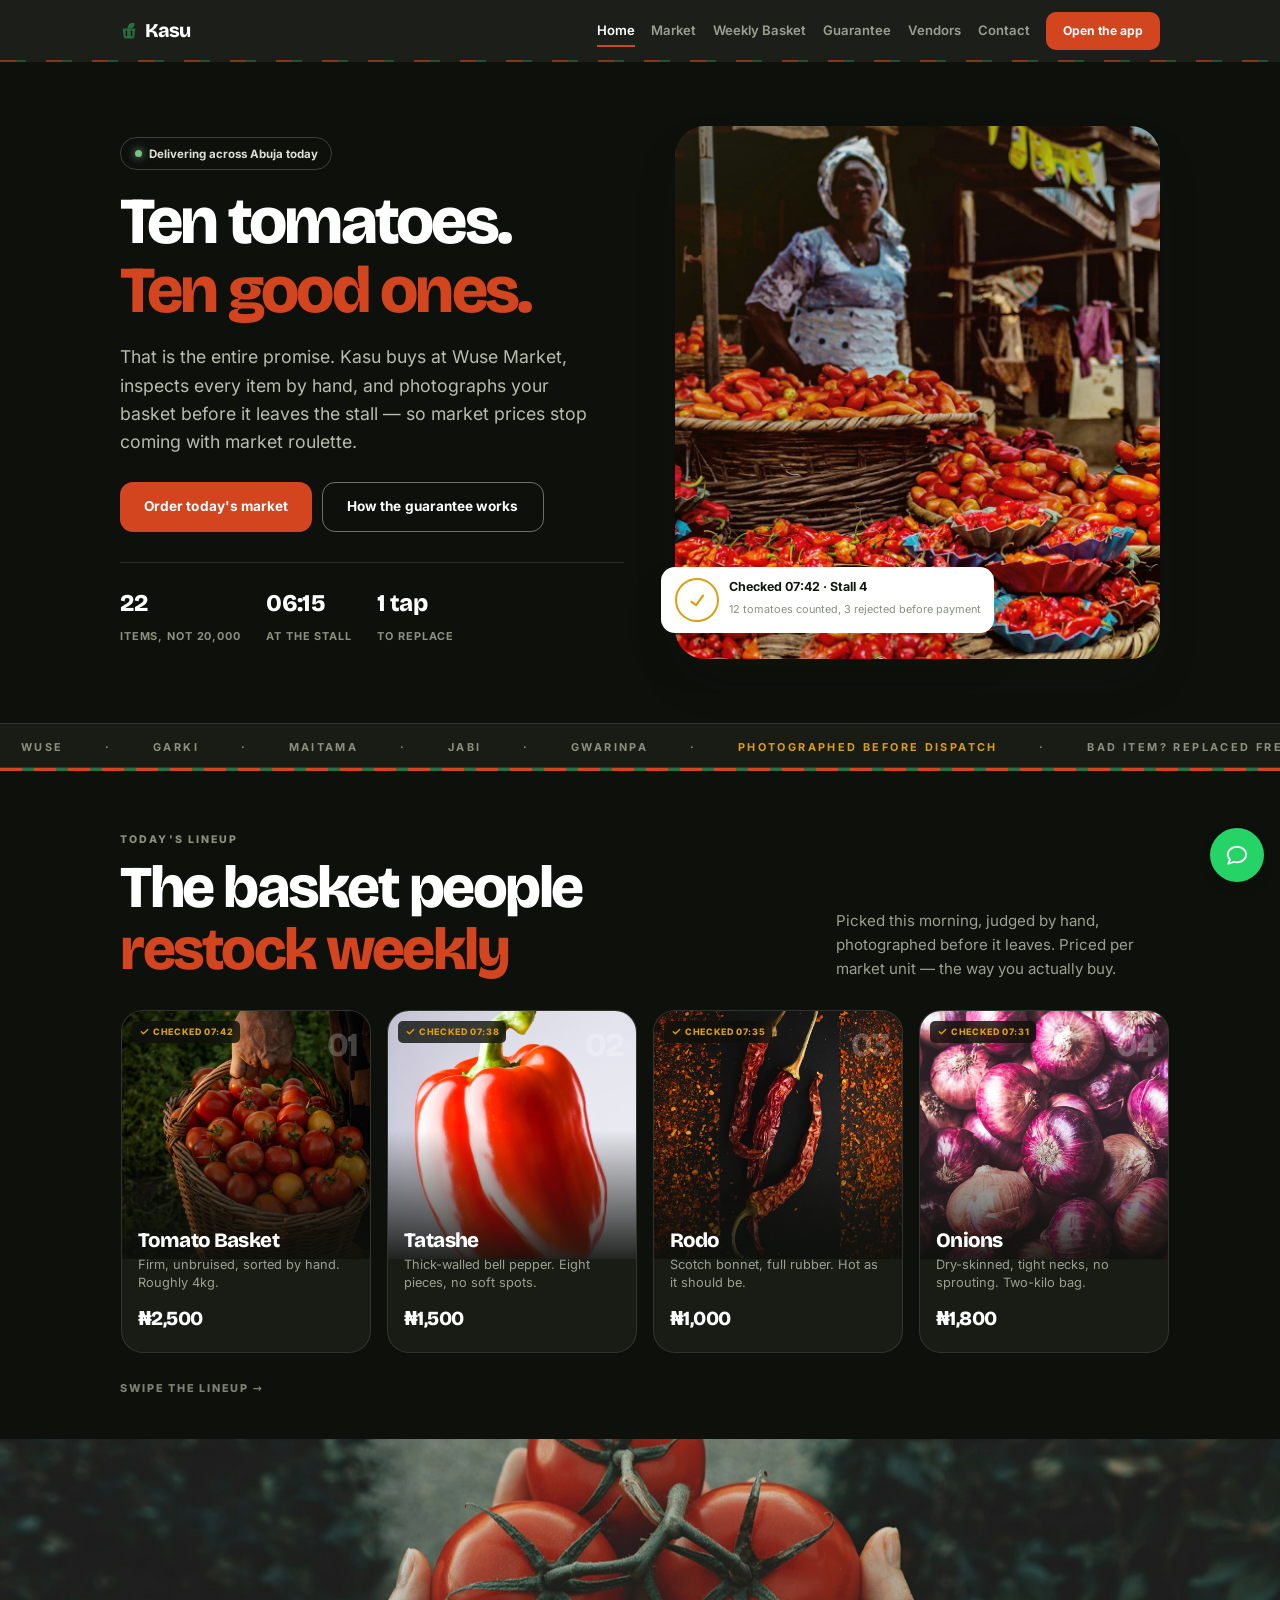
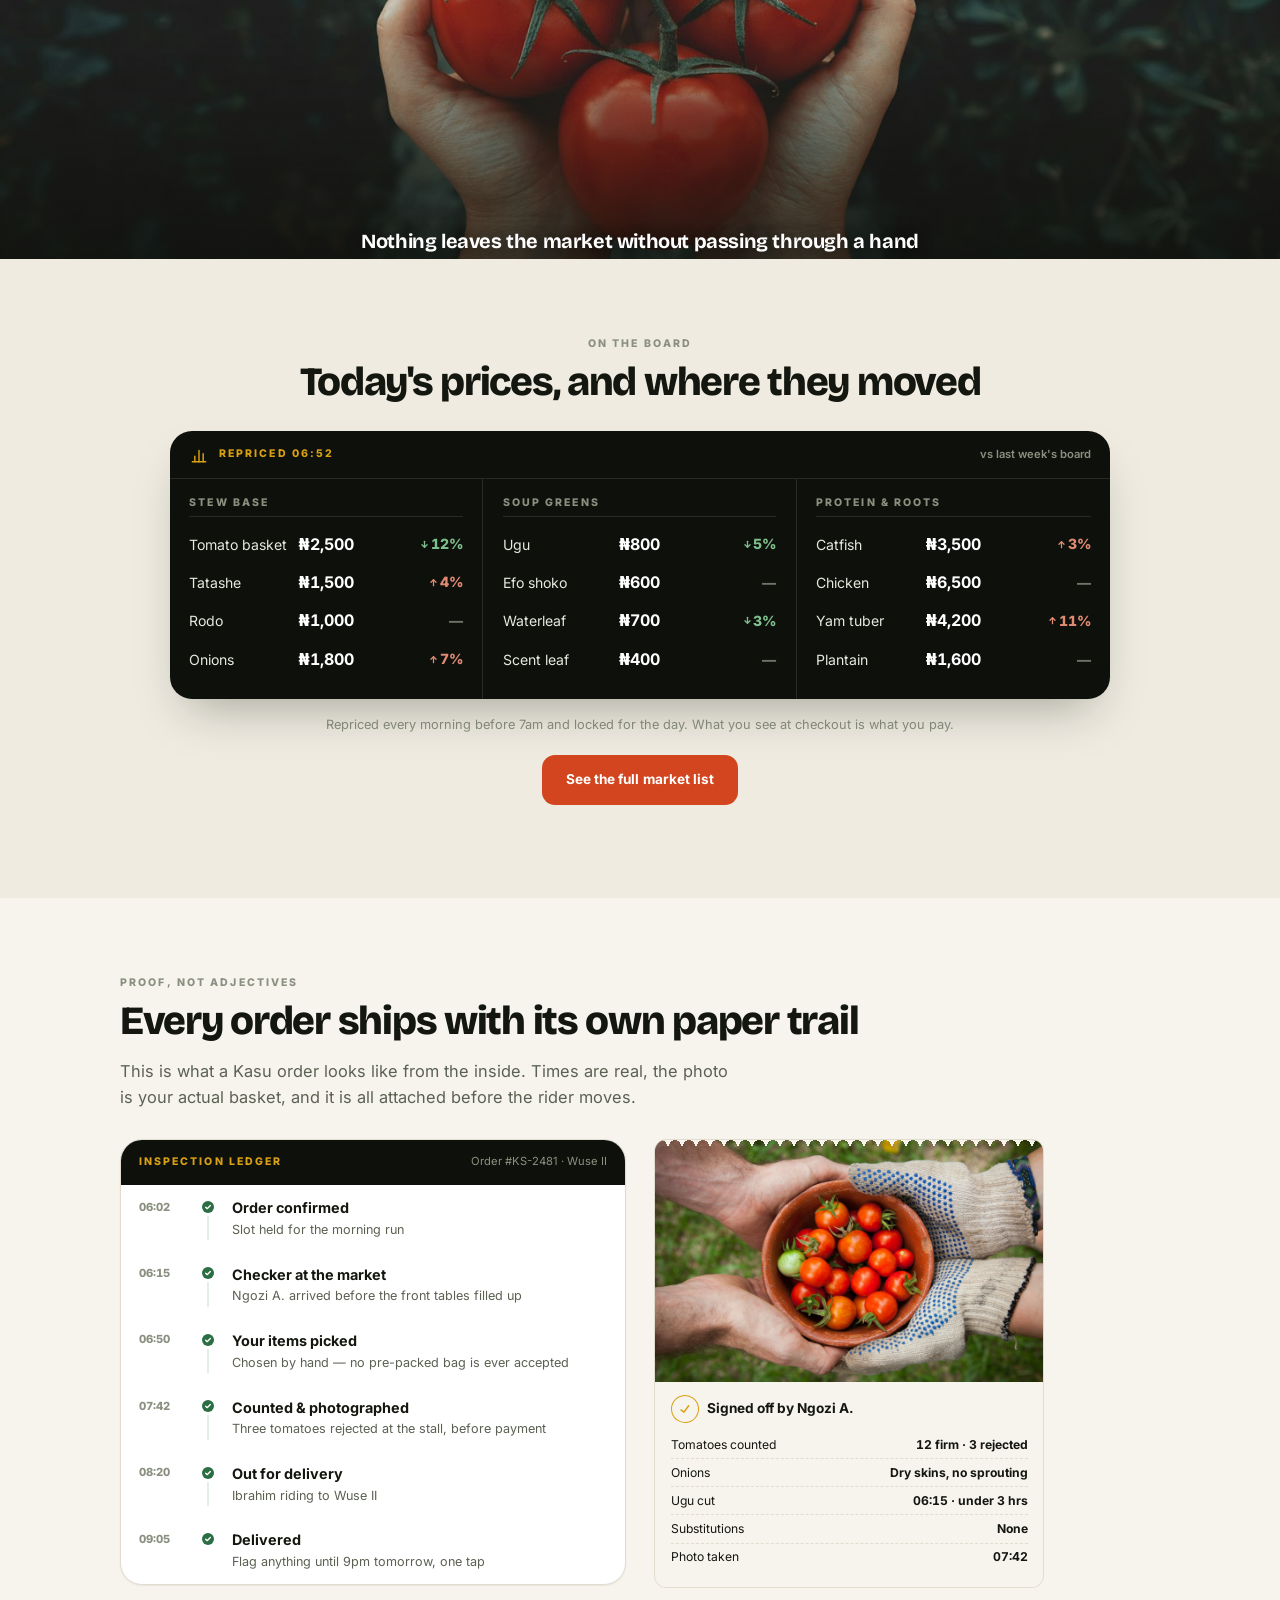
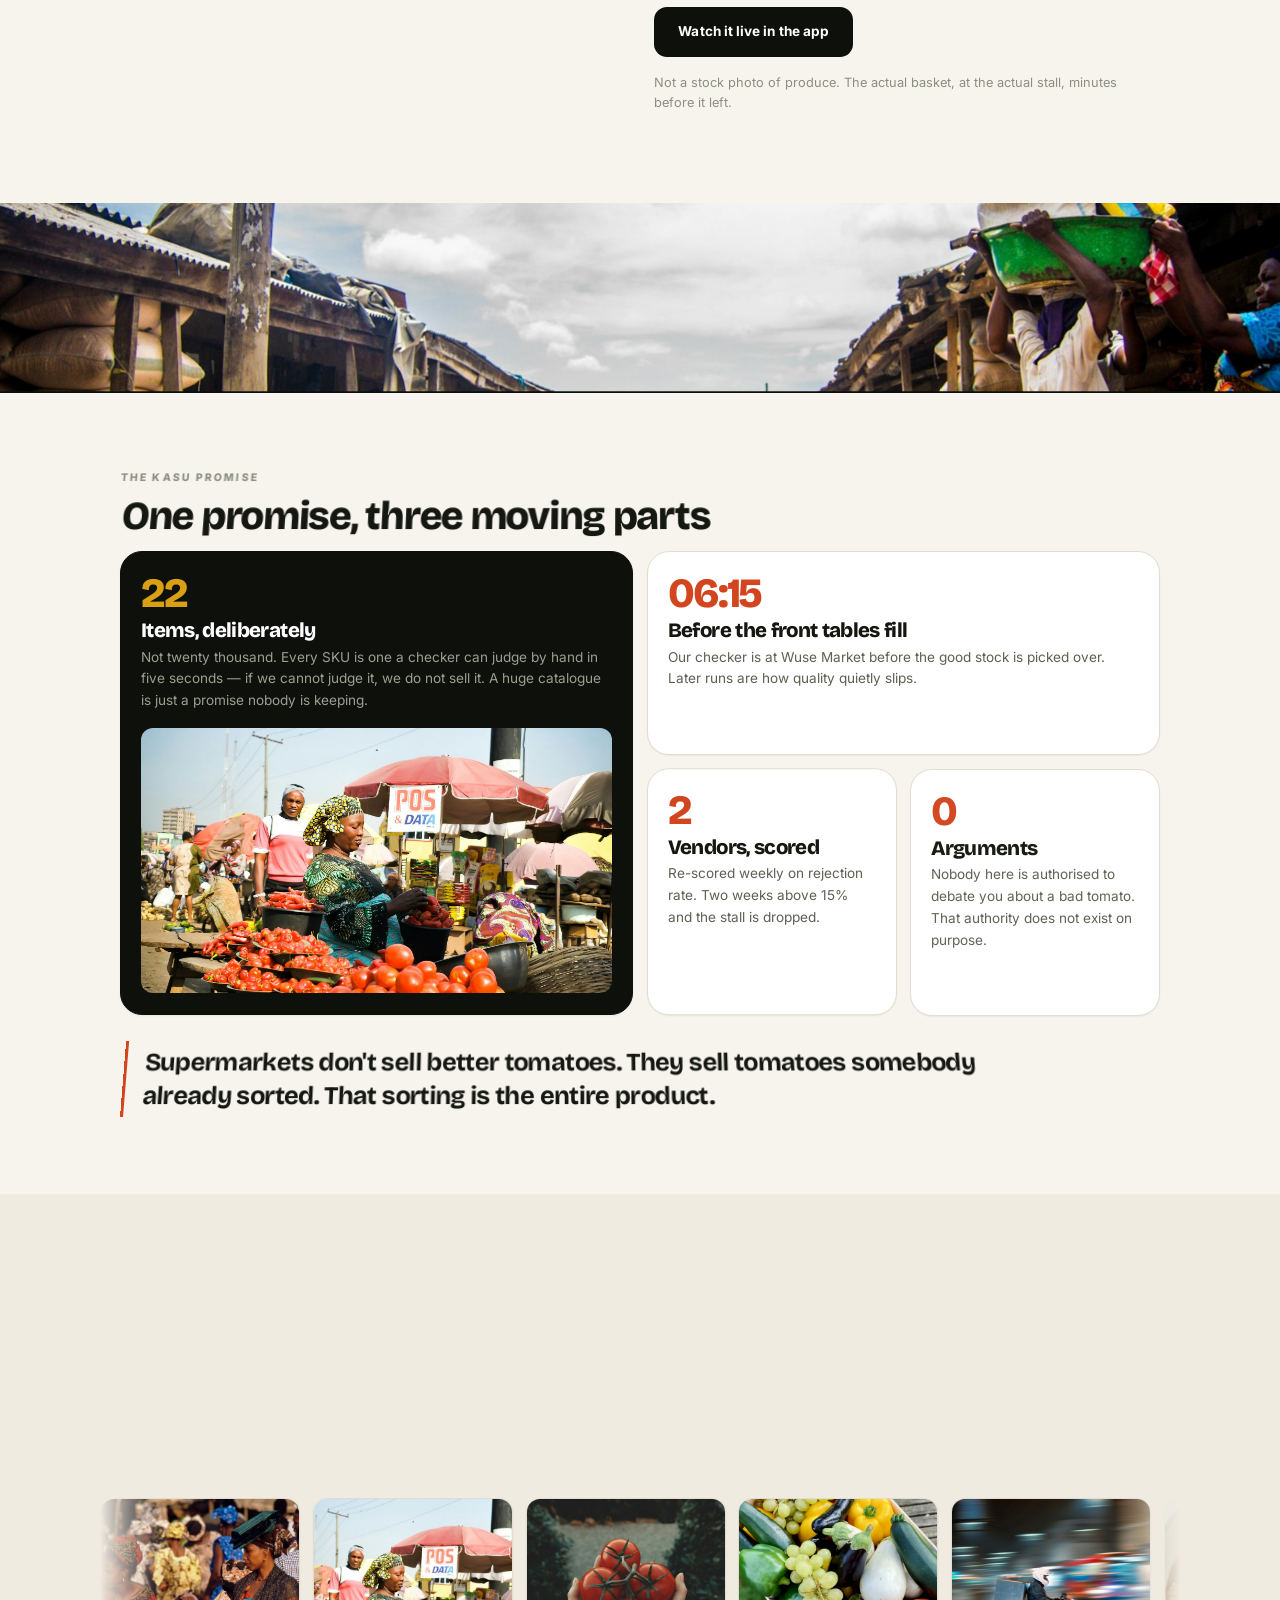
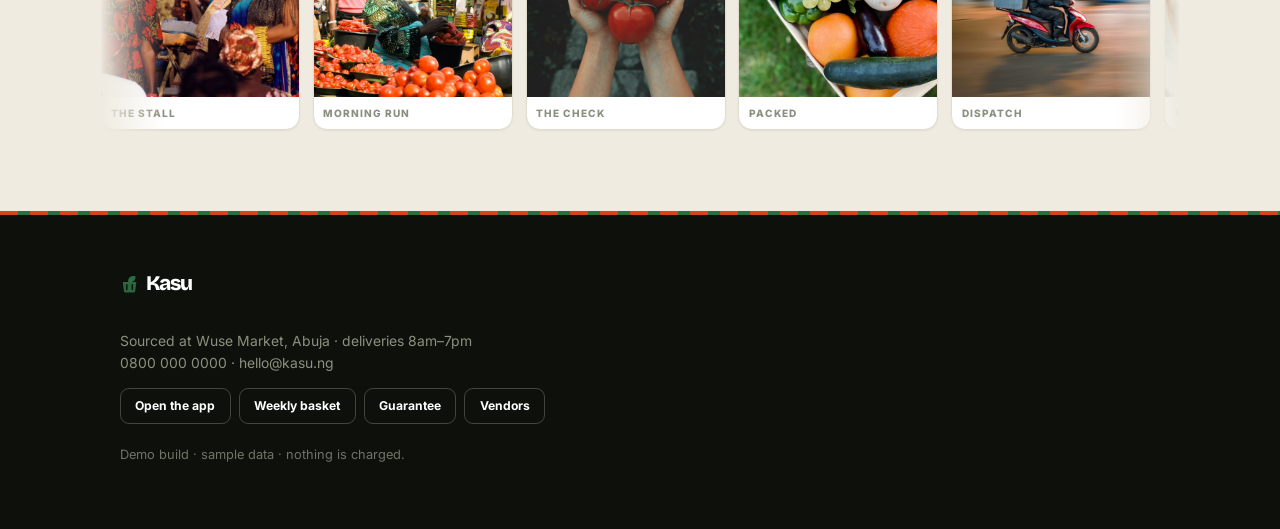
==== index.html @ 11b643f1 "Serve the site from the repo root GitHub Pages publishes from main/root, so the bare URL was falling" ====
<!doctype html>
<html lang="en">
<head>
<meta charset="utf-8">
<meta name="viewport" content="width=device-width, initial-scale=1, viewport-fit=cover">
<title>Kasu — market produce, held to supermarket standard</title>
<meta name="description" content="Kasu delivers Abuja market produce inspected and photographed at the stall before it leaves. Twenty-two items, two vetted vendors, one-tap replacement.">
<link rel="preload" href="assets/fonts/bricolage-var.woff2" as="font" type="font/woff2" crossorigin>
<link rel="preload" href="assets/fonts/inter-var.woff2" as="font" type="font/woff2" crossorigin>
<link rel="stylesheet" href="assets/style.css">
</head>
<body>

<nav class="nav"><div class="wrap">
  <a class="logo wm" href="index.html">
    <svg class="mark" viewBox="0 0 32 32" aria-hidden="true"><path d="M4.6 11.6h22.8l-2 15.2a3 3 0 0 1-3 2.6H9.6a3 3 0 0 1-3-2.6l-2-15.2Z" fill="currentColor" opacity=".92"/><path d="M26 2.4c0 6.2-3.6 9.6-8.9 9.6-1.4 0-2.6-.2-3.6-.6 0-6.2 3.6-9.6 8.9-9.6 1.4 0 2.6.2 3.6.6Z" fill="currentColor"/><path d="M11.4 16.4v7.8M20.6 16.4v7.8" stroke="#0E100C" stroke-width="2.4" stroke-linecap="round" fill="none"/></svg>
    Kasu</a>
  <div class="navlinks">
    <a href="index.html" class="nl on">Home</a>
    <a href="market.html" class="nl">Market</a>
    <a href="weekly.html" class="nl">Weekly Basket</a>
    <a href="guarantee.html" class="nl">Guarantee</a>
    <a href="vendors.html" class="nl">Vendors</a>
    <a href="contact.html" class="nl">Contact</a>
    <a class="appbtn" href="app.html#/buy/market">Open the app</a>
  </div>
</div></nav>

<!-- SPLIT HERO — asymmetric, text left, the market on the right -->
<header class="split"><div class="wrap">
  <div class="copy">
    <span class="badge"><span class="dot"></span>Delivering across Abuja today</span>
    <h1>Ten tomatoes.<br><em>Ten good ones.</em></h1>
    <p class="lede">That is the entire promise. Kasu buys at Wuse Market, inspects every item by hand, and photographs your basket before it leaves the stall — so market prices stop coming with market roulette.</p>
    <div class="ctas">
      <a class="btn" href="app.html#/buy/market">Order today's market</a>
      <a class="btn onblk ghost" href="guarantee.html">How the guarantee works</a>
    </div>
    <div class="facts">
      <div><b>22</b><span>Items, not 20,000</span></div>
      <div><b>06:15</b><span>At the stall</span></div>
      <div><b>1 tap</b><span>To replace</span></div>
    </div>
  </div>

  <div class="shotwrap">
    <div class="ph"><img src="assets/images/heroStall.jpg" alt="A vendor at her tomato stall in Wuse Market, Abuja, early morning" fetchpriority="high"></div>
    <div class="tagcard">
      <span class="stamp"><svg class="ico" viewBox="0 0 24 24" aria-hidden="true"><path d="m5 12.5 4.5 4.5L19 7.5"/></svg></span>
      <span><b>Checked 07:42 · Stall 4</b><span class="note">12 tomatoes counted, 3 rejected before payment</span></span>
    </div>
  </div>
</div></header>

<div class="ticker"><span class="tk">
  <span>Wuse</span><span>·</span><span>Garki</span><span>·</span><span>Maitama</span><span>·</span><span>Jabi</span><span>·</span><span>Gwarinpa</span><span>·</span><span class="hot">Photographed before dispatch</span><span>·</span><span>Bad item? Replaced free</span><span>·</span><span>22 items, not 20,000</span><span>·</span><span class="hot">Two vendors, scored weekly</span><span>·</span>
  <span>Wuse</span><span>·</span><span>Garki</span><span>·</span><span>Maitama</span><span>·</span><span>Jabi</span><span>·</span><span>Gwarinpa</span><span>·</span><span class="hot">Photographed before dispatch</span><span>·</span><span>Bad item? Replaced free</span><span>·</span><span>22 items, not 20,000</span><span>·</span><span class="hot">Two vendors, scored weekly</span><span>·</span>
</span></div>
<div class="rail"></div>

<section class="lineup"><div class="wrap">
  <div class="lhead">
    <div><div class="eyebrow">Today's lineup</div>
      <h2 class="big">The basket people<br><span class="hot">restock weekly</span></h2></div>
    <p class="lsub">Picked this morning, judged by hand, photographed before it leaves. Priced per market unit — the way you actually buy.</p>
  </div>
  <div class="cups">
    <article class="cup"><div class="ph"><span class="stampb"><svg class="ico" viewBox="0 0 24 24" aria-hidden="true"><path d="m5 12.5 4.5 4.5L19 7.5"/></svg>Checked 07:42</span><span class="no">01</span><img src="assets/images/tomatoBasket.jpg" alt="Tomato basket" loading="lazy"></div><div class="in"><h3>Tomato Basket</h3><p>Firm, unbruised, sorted by hand. Roughly 4kg.</p><span class="price">₦2,500</span></div></article>
    <article class="cup"><div class="ph"><span class="stampb"><svg class="ico" viewBox="0 0 24 24" aria-hidden="true"><path d="m5 12.5 4.5 4.5L19 7.5"/></svg>Checked 07:38</span><span class="no">02</span><img src="assets/images/tatashe.jpg" alt="Tatashe" loading="lazy"></div><div class="in"><h3>Tatashe</h3><p>Thick-walled bell pepper. Eight pieces, no soft spots.</p><span class="price">₦1,500</span></div></article>
    <article class="cup"><div class="ph"><span class="stampb"><svg class="ico" viewBox="0 0 24 24" aria-hidden="true"><path d="m5 12.5 4.5 4.5L19 7.5"/></svg>Checked 07:35</span><span class="no">03</span><img src="assets/images/rodo.jpg" alt="Rodo" loading="lazy"></div><div class="in"><h3>Rodo</h3><p>Scotch bonnet, full rubber. Hot as it should be.</p><span class="price">₦1,000</span></div></article>
    <article class="cup"><div class="ph"><span class="stampb"><svg class="ico" viewBox="0 0 24 24" aria-hidden="true"><path d="m5 12.5 4.5 4.5L19 7.5"/></svg>Checked 07:31</span><span class="no">04</span><img src="assets/images/onion.jpg" alt="Onions" loading="lazy"></div><div class="in"><h3>Onions</h3><p>Dry-skinned, tight necks, no sprouting. Two-kilo bag.</p><span class="price">₦1,800</span></div></article>
    <article class="cup"><div class="ph"><span class="stampb"><svg class="ico" viewBox="0 0 24 24" aria-hidden="true"><path d="m5 12.5 4.5 4.5L19 7.5"/></svg>Cut 06:15</span><span class="no">05</span><img src="assets/images/ugu.jpg" alt="Ugu leaves" loading="lazy"></div><div class="in"><h3>Ugu Leaves</h3><p>Cut this morning. Stems still snapping.</p><span class="price">₦800</span></div></article>
    <article class="cup"><div class="ph"><span class="stampb"><svg class="ico" viewBox="0 0 24 24" aria-hidden="true"><path d="m5 12.5 4.5 4.5L19 7.5"/></svg>Checked 07:50</span><span class="no">06</span><img src="assets/images/catfish.jpg" alt="Fresh catfish" loading="lazy"></div><div class="in"><h3>Catfish</h3><p>Cleaned and cut to order. Clear eyes, firm flesh.</p><span class="price">₦3,500</span></div></article>
  </div>
  <p class="swipehint">Swipe the lineup →</p>
</div></section>

<section class="showcase"><img src="assets/images/qualityHands.jpg" alt="A Kasu checker weighing tomatoes by hand before dispatch" loading="lazy"><span class="cap">Nothing leaves the market without passing through a hand</span></section>

<!-- THE BOARD — prices with the week's movement, like a real market board -->
<section class="boardsec pad"><div class="wrap">
  <div class="eyebrow">On the board</div>
  <h2 class="sechead boardhead">Today's prices, and where they moved</h2>
  <div class="board">
    <div class="bh">
      <svg class="ico" viewBox="0 0 24 24" aria-hidden="true"><path d="M4 20h16"/><path d="M7 20v-6.5M12 20V6.5M17 20v-9.5"/></svg>
      <span class="eyebrow">Repriced 06:52</span>
      <span class="when">vs last week's board</span>
    </div>
    <div class="cols">
      <div class="col">
        <h3>Stew base</h3>
        <div class="bi"><span>Tomato basket</span><b>₦2,500</b><span class="dl dn"><svg class="ico" viewBox="0 0 24 24" aria-hidden="true"><path d="M12 5v13"/><path d="m6.5 12.5 5.5 5.5 5.5-5.5"/></svg>12%</span></div>
        <div class="bi"><span>Tatashe</span><b>₦1,500</b><span class="dl up"><svg class="ico" viewBox="0 0 24 24" aria-hidden="true"><path d="M12 19V6"/><path d="m6.5 11.5 5.5-5.5 5.5 5.5"/></svg>4%</span></div>
        <div class="bi"><span>Rodo</span><b>₦1,000</b><span class="dl fl">—</span></div>
        <div class="bi"><span>Onions</span><b>₦1,800</b><span class="dl up"><svg class="ico" viewBox="0 0 24 24" aria-hidden="true"><path d="M12 19V6"/><path d="m6.5 11.5 5.5-5.5 5.5 5.5"/></svg>7%</span></div>
      </div>
      <div class="col">
        <h3>Soup greens</h3>
        <div class="bi"><span>Ugu</span><b>₦800</b><span class="dl dn"><svg class="ico" viewBox="0 0 24 24" aria-hidden="true"><path d="M12 5v13"/><path d="m6.5 12.5 5.5 5.5 5.5-5.5"/></svg>5%</span></div>
        <div class="bi"><span>Efo shoko</span><b>₦600</b><span class="dl fl">—</span></div>
        <div class="bi"><span>Waterleaf</span><b>₦700</b><span class="dl dn"><svg class="ico" viewBox="0 0 24 24" aria-hidden="true"><path d="M12 5v13"/><path d="m6.5 12.5 5.5 5.5 5.5-5.5"/></svg>3%</span></div>
        <div class="bi"><span>Scent leaf</span><b>₦400</b><span class="dl fl">—</span></div>
      </div>
      <div class="col">
        <h3>Protein &amp; roots</h3>
        <div class="bi"><span>Catfish</span><b>₦3,500</b><span class="dl up"><svg class="ico" viewBox="0 0 24 24" aria-hidden="true"><path d="M12 19V6"/><path d="m6.5 11.5 5.5-5.5 5.5 5.5"/></svg>3%</span></div>
        <div class="bi"><span>Chicken</span><b>₦6,500</b><span class="dl fl">—</span></div>
        <div class="bi"><span>Yam tuber</span><b>₦4,200</b><span class="dl up"><svg class="ico" viewBox="0 0 24 24" aria-hidden="true"><path d="M12 19V6"/><path d="m6.5 11.5 5.5-5.5 5.5 5.5"/></svg>11%</span></div>
        <div class="bi"><span>Plantain</span><b>₦1,600</b><span class="dl fl">—</span></div>
      </div>
    </div>
  </div>
  <p class="note center" style="margin-top:1rem">Repriced every morning before 7am and locked for the day. What you see at checkout is what you pay.</p>
  <p class="center" style="margin-top:1.2rem"><a class="btn" href="market.html">See the full market list</a></p>
</div></section>

<!-- THE LEDGER + RECEIPT — proof, not adjectives -->
<section class="pad"><div class="wrap">
  <div class="eyebrow">Proof, not adjectives</div>
  <h2 class="sechead">Every order ships with its own paper trail</h2>
  <p class="lead" style="margin-bottom:1.8rem">This is what a Kasu order looks like from the inside. Times are real, the photo is your actual basket, and it is all attached before the rider moves.</p>

  <div class="cols2" style="align-items:start">
    <div class="ledger">
      <div class="lh"><span class="eyebrow">Inspection ledger</span><span class="when">Order #KS-2481 · Wuse II</span></div>
      <div class="lg"><span class="tm">06:02</span><span class="rl"><span class="d"><svg class="ico" viewBox="0 0 24 24" aria-hidden="true"><path d="m5 12.5 4.5 4.5L19 7.5"/></svg></span><span class="ln"></span></span><div><div class="t">Order confirmed</div><div class="s">Slot held for the morning run</div></div></div>
      <div class="lg"><span class="tm">06:15</span><span class="rl"><span class="d"><svg class="ico" viewBox="0 0 24 24" aria-hidden="true"><path d="m5 12.5 4.5 4.5L19 7.5"/></svg></span><span class="ln"></span></span><div><div class="t">Checker at the market</div><div class="s">Ngozi A. arrived before the front tables filled up</div></div></div>
      <div class="lg"><span class="tm">06:50</span><span class="rl"><span class="d"><svg class="ico" viewBox="0 0 24 24" aria-hidden="true"><path d="m5 12.5 4.5 4.5L19 7.5"/></svg></span><span class="ln"></span></span><div><div class="t">Your items picked</div><div class="s">Chosen by hand — no pre-packed bag is ever accepted</div></div></div>
      <div class="lg"><span class="tm">07:42</span><span class="rl"><span class="d"><svg class="ico" viewBox="0 0 24 24" aria-hidden="true"><path d="m5 12.5 4.5 4.5L19 7.5"/></svg></span><span class="ln"></span></span><div><div class="t">Counted &amp; photographed</div><div class="s">Three tomatoes rejected at the stall, before payment</div></div></div>
      <div class="lg"><span class="tm">08:20</span><span class="rl"><span class="d"><svg class="ico" viewBox="0 0 24 24" aria-hidden="true"><path d="m5 12.5 4.5 4.5L19 7.5"/></svg></span><span class="ln"></span></span><div><div class="t">Out for delivery</div><div class="s">Ibrahim riding to Wuse II</div></div></div>
      <div class="lg"><span class="tm">09:05</span><span class="rl"><span class="d"><svg class="ico" viewBox="0 0 24 24" aria-hidden="true"><path d="m5 12.5 4.5 4.5L19 7.5"/></svg></span><span class="ln"></span></span><div><div class="t">Delivered</div><div class="s">Flag anything until 9pm tomorrow, one tap</div></div></div>
    </div>

    <div>
      <div class="receipt">
        <img src="assets/images/handsBowl.jpg" alt="The inspection photo attached to order KS-2481" loading="lazy">
        <div class="rb">
          <div class="rh"><span class="stamp sm"><svg class="ico" viewBox="0 0 24 24" aria-hidden="true"><path d="m5 12.5 4.5 4.5L19 7.5"/></svg></span><b style="font-size:.85rem">Signed off by Ngozi A.</b></div>
          <div class="rl"><span>Tomatoes counted</span><b>12 firm · 3 rejected</b></div>
          <div class="rl"><span>Onions</span><b>Dry skins, no sprouting</b></div>
          <div class="rl"><span>Ugu cut</span><b>06:15 · under 3 hrs</b></div>
          <div class="rl"><span>Substitutions</span><b>None</b></div>
          <div class="rl"><span>Photo taken</span><b>07:42</b></div>
        </div>
      </div>
      <p style="margin-top:1.2rem"><a class="btn dark" href="app.html#/buy/track">Watch it live in the app</a></p>
      <p class="note" style="margin-top:.7rem">Not a stock photo of produce. The actual basket, at the actual stall, minutes before it left.</p>
    </div>
  </div>
</div></section>

<div class="band"><img src="assets/images/marketStreet.jpg" alt="An Abuja market street at trading hour" loading="lazy"></div>

<!-- BENTO — the guarantee, uneven on purpose -->
<section class="pad"><div class="wrap">
  <div class="eyebrow">The Kasu promise</div>
  <h2 class="sechead">One promise, three moving parts</h2>
  <div class="bento">
    <div class="b-tall b-dark">
      <div class="n">22</div>
      <h3>Items, deliberately</h3>
      <p>Not twenty thousand. Every SKU is one a checker can judge by hand in five seconds — if we cannot judge it, we do not sell it. A huge catalogue is just a promise nobody is keeping.</p>
      <div class="grow"><div class="shot"><img src="assets/images/marketFruit.jpg" alt="Produce laid out at the market" loading="lazy"></div></div>
    </div>
    <div class="b-wide">
      <div class="n">06:15</div>
      <h3>Before the front tables fill</h3>
      <p>Our checker is at Wuse Market before the good stock is picked over. Later runs are how quality quietly slips.</p>
    </div>
    <div>
      <div class="n">2</div>
      <h3>Vendors, scored</h3>
      <p>Re-scored weekly on rejection rate. Two weeks above 15% and the stall is dropped.</p>
    </div>
    <div>
      <div class="n">0</div>
      <h3>Arguments</h3>
      <p>Nobody here is authorised to debate you about a bad tomato. That authority does not exist on purpose.</p>
    </div>
  </div>
  <p class="pull">Supermarkets don't sell better tomatoes. They sell tomatoes somebody already sorted. That sorting is the entire product.</p>
</div></section>

<section class="pad quiet"><div class="wrap">
  <div class="eyebrow">Where we deliver</div>
  <h2 class="sechead">Abuja, five districts</h2>
  <a class="loc" href="https://www.google.com/maps/search/?api=1&amp;query=Wuse%20Market%20Abuja" target="_blank" rel="noopener">
    <span class="pin"><svg class="ico lg" viewBox="0 0 24 24" aria-hidden="true"><path d="M12 21s-6.4-5.7-6.4-10.6a6.4 6.4 0 0 1 12.8 0C18.4 15.3 12 21 12 21Z"/><circle cx="12" cy="10.2" r="2.3"/></svg></span>
    <span class="txt"><b>Sourced at Wuse Market</b><small>Wuse II · Garki · Maitama · Jabi · Gwarinpa — cut-off 6pm for next-day</small></span>
    <span class="go">Directions</span>
  </a>

  <div class="eyebrow" style="margin-top:2rem">From the market floor</div>
  <div class="galrail"><div class="galtrack">
    <a class="frame" href="vendors.html"><span class="g"><img src="assets/images/vendor.jpg" alt="" loading="lazy"></span><small>The stall</small></a>
    <a class="frame" href="vendors.html"><span class="g"><img src="assets/images/marketFruit.jpg" alt="" loading="lazy"></span><small>Morning run</small></a>
    <a class="frame" href="vendors.html"><span class="g"><img src="assets/images/qualityHands.jpg" alt="" loading="lazy"></span><small>The check</small></a>
    <a class="frame" href="vendors.html"><span class="g"><img src="assets/images/basketBox.jpg" alt="" loading="lazy"></span><small>Packed</small></a>
    <a class="frame" href="vendors.html"><span class="g"><img src="assets/images/rider.jpg" alt="" loading="lazy"></span><small>Dispatch</small></a>
    <a class="frame" href="vendors.html"><span class="g"><img src="assets/images/stew.jpg" alt="" loading="lazy"></span><small>What it becomes</small></a>
    <a class="frame" href="vendors.html" aria-hidden="true" tabindex="-1"><span class="g"><img src="assets/images/vendor.jpg" alt="" loading="lazy"></span><small>The stall</small></a>
    <a class="frame" href="vendors.html" aria-hidden="true" tabindex="-1"><span class="g"><img src="assets/images/marketFruit.jpg" alt="" loading="lazy"></span><small>Morning run</small></a>
    <a class="frame" href="vendors.html" aria-hidden="true" tabindex="-1"><span class="g"><img src="assets/images/qualityHands.jpg" alt="" loading="lazy"></span><small>The check</small></a>
    <a class="frame" href="vendors.html" aria-hidden="true" tabindex="-1"><span class="g"><img src="assets/images/basketBox.jpg" alt="" loading="lazy"></span><small>Packed</small></a>
    <a class="frame" href="vendors.html" aria-hidden="true" tabindex="-1"><span class="g"><img src="assets/images/rider.jpg" alt="" loading="lazy"></span><small>Dispatch</small></a>
    <a class="frame" href="vendors.html" aria-hidden="true" tabindex="-1"><span class="g"><img src="assets/images/stew.jpg" alt="" loading="lazy"></span><small>What it becomes</small></a>
  </div></div>
</div></section>

<footer class="site"><div class="wrap">
  <p class="logo wm"><svg class="mark" viewBox="0 0 32 32" aria-hidden="true"><path d="M4.6 11.6h22.8l-2 15.2a3 3 0 0 1-3 2.6H9.6a3 3 0 0 1-3-2.6l-2-15.2Z" fill="currentColor" opacity=".92"/><path d="M26 2.4c0 6.2-3.6 9.6-8.9 9.6-1.4 0-2.6-.2-3.6-.6 0-6.2 3.6-9.6 8.9-9.6 1.4 0 2.6.2 3.6.6Z" fill="currentColor"/><path d="M11.4 16.4v7.8M20.6 16.4v7.8" stroke="#0E100C" stroke-width="2.4" stroke-linecap="round" fill="none"/></svg>Kasu</p>
  <p style="margin-top:.9rem">Sourced at Wuse Market, Abuja · deliveries 8am–7pm<br>0800 000 0000 · hello@kasu.ng</p>
  <div class="socialrow"><a href="app.html#/buy/market">Open the app</a><a href="weekly.html">Weekly basket</a><a href="guarantee.html">Guarantee</a><a href="vendors.html">Vendors</a></div>
  <p class="note" style="margin-top:1.3rem;color:#6E7466">Demo build · sample data · nothing is charged.</p>
</div></footer>

<a class="wa" href="https://wa.me/2348000000000" target="_blank" rel="noopener" aria-label="Chat with Kasu on WhatsApp">
  <svg class="ico" viewBox="0 0 24 24" aria-hidden="true"><path d="M20.5 11.6c0 4-3.8 7.2-8.5 7.2a9.9 9.9 0 0 1-2.7-.4L4 20l1.5-4a6.8 6.8 0 0 1-2-4.4c0-4 3.8-7.2 8.5-7.2s8.5 3.2 8.5 7.2Z"/></svg>
</a>

<script src="assets/vendor/gsap.min.js"></script>
<script src="assets/vendor/ScrollTrigger.min.js"></script>
<script src="assets/site.js"></script>
<script src="assets/gsap-scroll.js"></script>
</body>
</html>
---- assets/style.css ----
@import url("tokens.css");

/* ============================================================
   Kasu — marketing site.
   Signatures that belong to Kasu (not borrowed from anywhere):
     .split      asymmetric hero, text left / photo right
     .board      market price board with weekly deltas
     .ledger     timestamped inspection log
     .receipt    perforated proof receipt
     .bento      uneven guarantee grid
   ============================================================ */

html{ scroll-behavior:smooth; }
body{ margin:0; color:var(--ink); background:var(--ivory);
  font-family:var(--f-body); font-size:16px; line-height:1.6;
  -webkit-font-smoothing:antialiased; }
h1,h2,h3,h4{ font-family:var(--f-display); font-weight:800; letter-spacing:-.032em;
  line-height:1.05; margin:0; text-wrap:balance; }
a{ color:inherit; } img{ max-width:100%; display:block; }
button{ font:inherit; color:inherit; background:none; border:0; cursor:pointer; }
input,select,textarea{ width:100%; font:inherit; color:var(--ink); background:#fff;
  border:1px solid var(--line); border-radius:var(--r-sm); padding:.8rem .9rem; }
label{ display:block; font-size:.68rem; font-weight:800; letter-spacing:.12em;
  text-transform:uppercase; color:var(--ink-3); margin:.9rem 0 .35rem; }

.wrap{ max-width:1080px; margin:0 auto; padding:0 1.25rem; }
.eyebrow{ font-size:.66rem; font-weight:800; letter-spacing:.2em; text-transform:uppercase;
  color:var(--ink-3); margin-bottom:.5rem; }
.sechead{ font-size:clamp(1.7rem,3.6vw,2.5rem); margin-bottom:.9rem; }
.lead{ color:var(--ink-2); max-width:62ch; font-size:1.02rem; }
.note{ font-size:.8rem; color:var(--ink-3); }
.center{ text-align:center; }
section.pad{ padding:clamp(2.6rem,6vw,5rem) 0; }
section.pad.quiet{ background:var(--ivory-2); }
section.pad.dark{ background:var(--void); color:var(--on-dark); }
section.pad.dark .eyebrow{ color:var(--gold); }
section.pad.dark .sechead,section.pad.dark h3,section.pad.dark b{ color:#fff; }
section.pad.dark p,section.pad.dark .lead{ color:var(--on-dark-2); }

/* ---------- buttons ---------- */
.btn{ display:inline-flex; align-items:center; justify-content:center; gap:.45rem;
  min-height:50px; padding:0 1.5rem; border-radius:13px;
  background:var(--rust); color:#fff; text-decoration:none;
  font-size:.85rem; font-weight:700; letter-spacing:.005em;
  transition:transform var(--t-fast), background var(--t-fast); }
.btn:active{ transform:scale(.98); background:var(--rust-dk); }
.btn.dark{ background:var(--void); }
.btn.leaf{ background:var(--leaf); }
.btn.ghost{ background:transparent; border:1.5px solid currentColor; color:var(--ink); }
.btn.onblk{ background:#fff; color:var(--void); }
.btn.onblk.ghost{ background:transparent; border-color:rgba(255,255,255,.4); color:#fff; }
.btn .ico{ width:17px; height:17px; }

.chip{ display:inline-flex; align-items:center; gap:.25rem; font-size:.63rem; font-weight:800;
  letter-spacing:.05em; text-transform:uppercase; padding:.24rem .55rem; border-radius:6px; }
.chip .ico{ width:12px; height:12px; stroke-width:2.6; }
.chip.a{ background:var(--rust-tint); color:var(--rust-dk); }
.chip.v{ background:var(--leaf-tint); color:var(--leaf-dk); }
.chip.g{ background:var(--gold-tint); color:#8A6608; }
.chip.grey{ background:var(--ivory-2); color:var(--ink-2); }

.card-box{ background:#fff; border:1px solid var(--line); border-radius:var(--r-lg);
  box-shadow:var(--sh-1); }

/* ---------- nav ---------- */
.nav{ position:sticky; top:0; z-index:40; background:rgba(14,16,12,.94);
  backdrop-filter:blur(10px); color:var(--on-dark); }
.nav:after{ content:""; position:absolute; left:0; right:0; bottom:0; height:2px;
  background:repeating-linear-gradient(90deg,var(--rust) 0 16px,var(--leaf) 16px 26px,transparent 26px 46px); opacity:.6; }
.nav .wrap{ display:flex; align-items:center; gap:1.1rem; min-height:62px; }
.nav .logo{ font-size:1.22rem; color:#fff; text-decoration:none; margin-right:auto; }
.nav .logo .mark{ color:var(--leaf); }
.navlinks{ display:flex; gap:1.05rem; align-items:center; overflow-x:auto; scrollbar-width:none; }
.navlinks::-webkit-scrollbar{ display:none; }
.nav a.nl{ text-decoration:none; font-size:.82rem; font-weight:600; color:#9AA08F;
  white-space:nowrap; padding:.25rem 0; border-bottom:2px solid transparent;
  transition:color var(--t-fast); }
.nav a.nl:hover{ color:#fff; }
.nav a.nl.on{ color:#fff; border-bottom-color:var(--rust); }
.nav .appbtn{ background:var(--rust); color:#fff; padding:.55rem 1.05rem; border-radius:10px;
  font-weight:700; font-size:.76rem; text-decoration:none; white-space:nowrap;
  transition:transform var(--t-fast); }
.nav .appbtn:active{ transform:scale(.97); }

/* ---------- SPLIT HERO — text left, photo right ---------- */
.split{ background:var(--void); color:var(--on-dark); position:relative; overflow:hidden; }
.split .wrap{ display:grid; grid-template-columns:1.02fr .98fr; gap:clamp(1.5rem,4vw,3.4rem);
  align-items:center; padding-top:clamp(2.4rem,5vw,4rem); padding-bottom:clamp(2.4rem,5vw,4rem); }
.split .copy h1{ font-size:clamp(2.4rem,5.6vw,4.1rem); color:#fff; letter-spacing:-.042em; }
.split .copy h1 em{ font-style:normal; color:var(--rust); }
.split .copy .lede{ color:#B7BCAC; font-size:clamp(.98rem,1.5vw,1.1rem); max-width:44ch; margin:1.1rem 0 0; }
.split .badge{ display:inline-flex; align-items:center; gap:.45rem; border:1px solid rgba(255,255,255,.2);
  border-radius:999px; padding:.4rem .85rem; font-size:.72rem; font-weight:700; color:#DCE0D2;
  margin-bottom:1.1rem; }
.split .badge .dot{ width:7px; height:7px; border-radius:50%; background:#7FBF8C;
  box-shadow:0 0 9px #7FBF8C; }
.split .ctas{ display:flex; gap:.6rem; flex-wrap:wrap; margin-top:1.6rem; }
.split .facts{ display:flex; gap:1.6rem; margin-top:1.9rem; padding-top:1.3rem;
  border-top:1px solid rgba(255,255,255,.13); }
.split .facts b{ display:block; font-family:var(--f-display); font-weight:800;
  font-size:1.5rem; letter-spacing:-.03em; color:#fff; }
.split .facts span{ font-size:.68rem; font-weight:700; letter-spacing:.08em;
  text-transform:uppercase; color:#8B917F; }

/* the photo side, with the stamp overlapping the corner */
.shotwrap{ position:relative; }
.shotwrap .ph{ border-radius:var(--r-xl); overflow:hidden; aspect-ratio:4/4.4;
  box-shadow:var(--sh-3); }
.shotwrap .ph img{ width:100%; height:100%; object-fit:cover;
  animation:kb 30s ease-in-out infinite alternate; }
@keyframes kb{ from{ transform:scale(1.1) } to{ transform:scale(1) } }
.shotwrap .tagcard{ position:absolute; left:-14px; bottom:26px; background:#fff; color:var(--ink);
  border-radius:14px; padding:.7rem .85rem; box-shadow:var(--sh-3); display:flex;
  align-items:center; gap:.6rem; max-width:82%; }
.shotwrap .tagcard b{ font-size:.78rem; display:block; line-height:1.3; }
.shotwrap .tagcard .note{ font-size:.68rem; }
@media (max-width:880px){
  .split .wrap{ grid-template-columns:1fr; }
  .shotwrap{ order:-1; }
  .shotwrap .ph{ aspect-ratio:16/10; }
  .shotwrap .tagcard{ left:12px; bottom:12px; }
  .split .facts{ gap:1.1rem; }
}

/* ---------- ticker ---------- */
.ticker{ overflow:hidden; background:var(--soil); border-block:1px solid var(--line-dk); padding:.55rem 0; }
.ticker .tk{ display:inline-block; white-space:nowrap; animation:tick 52s linear infinite;
  font-size:.68rem; font-weight:700; letter-spacing:.22em; text-transform:uppercase; color:#8B917F; }
.ticker .tk span{ margin:0 1.3rem; }
.ticker .tk span.hot{ color:var(--gold); }
@keyframes tick{ from{transform:translateX(0)} to{transform:translateX(-50%)} }
.rail{ height:3px; background:repeating-linear-gradient(90deg,var(--rust) 0 22px,var(--leaf) 22px 34px); }

/* ---------- band + showcase ---------- */
.band{ line-height:0; height:clamp(110px,17vw,190px); overflow:hidden; background:var(--void); }
.band img{ width:100%; height:100%; object-fit:cover; will-change:transform; }
.showcase{ position:relative; height:clamp(230px,34vw,420px); overflow:hidden; line-height:0;
  background:var(--void); }
.showcase img{ width:100%; height:100%; object-fit:cover; object-position:50% 46%; will-change:transform; }
.showcase:after{ content:""; position:absolute; inset:0;
  background:linear-gradient(180deg,rgba(14,16,12,.05) 45%,rgba(14,16,12,.72)); }
.showcase .cap{ position:absolute; left:0; right:0; bottom:1.1rem; z-index:2; text-align:center;
  color:#fff; font-family:var(--f-display); font-weight:700; font-size:clamp(.95rem,2vw,1.25rem);
  letter-spacing:-.02em; padding:0 1.25rem; text-shadow:0 2px 14px rgba(0,0,0,.6); }

/* ---------- lineup: produce rail ---------- */
.lineup{ background:var(--void); color:var(--on-dark); padding:clamp(2.4rem,5vw,3.8rem) 0 1.9rem;
  overflow:hidden; }
.lineup .lhead{ display:flex; align-items:flex-end; justify-content:space-between; gap:1.2rem; flex-wrap:wrap; }
.lineup .eyebrow{ color:#8B917F; }
.lineup h2.big{ font-size:clamp(2.1rem,5.4vw,3.7rem); color:#fff; letter-spacing:-.042em; }
.lineup h2.big .hot{ color:var(--rust); }
.lineup .lsub{ color:#9AA08F; max-width:36ch; font-size:.94rem; margin:0; }
.cups{ display:flex; gap:1rem; overflow-x:auto; scroll-snap-type:x mandatory;
  padding:1.8rem .2rem 1rem; margin:0 -1.25rem; scroll-padding-left:1.25rem; scrollbar-width:none; }
.cups::-webkit-scrollbar{ display:none; }
.cups:before,.cups:after{ content:""; flex:0 0 calc(1.25rem - .2rem); }
.cup{ position:relative; flex:0 0 250px; scroll-snap-align:start; background:var(--soil);
  border:1px solid var(--line-dk); border-radius:var(--r-lg); overflow:hidden;
  transition:transform var(--t), border-color var(--t); }
.cup:hover{ transform:translateY(-6px); border-color:rgba(255,255,255,.26); }
.cup .ph{ position:relative; aspect-ratio:1/1; overflow:hidden; }
.cup .ph img{ width:100%; height:100%; object-fit:cover; transition:transform var(--t-slow); }
.cup:hover .ph img{ transform:scale(1.06); }
.cup .ph:after{ content:""; position:absolute; inset:0;
  background:linear-gradient(180deg,rgba(14,16,12,0) 48%,rgba(14,16,12,.9)); }
/* gold inspection stamp, corner-set — the Kasu tell */
.cup .stampb{ position:absolute; top:10px; left:10px; z-index:2; display:inline-flex; align-items:center;
  gap:.22rem; background:rgba(14,16,12,.8); color:var(--gold); backdrop-filter:blur(4px);
  font-size:.56rem; font-weight:800; letter-spacing:.07em; text-transform:uppercase;
  padding:.24rem .42rem; border-radius:5px; }
.cup .stampb .ico{ width:11px; height:11px; stroke-width:3; }
.cup .no{ position:absolute; top:8px; right:12px; z-index:2; font-family:var(--f-display);
  font-weight:800; font-size:2.1rem; color:rgba(255,255,255,.24); letter-spacing:-.04em; }
.cup .in{ padding:.6rem 1rem 1.15rem; margin-top:-2.4rem; position:relative; z-index:2; }
.cup .in h3{ font-size:1.28rem; color:#fff; letter-spacing:-.03em; }
.cup .in p{ font-size:.8rem; line-height:1.4; color:#9AA08F; margin:.3rem 0 .6rem; min-height:2.8em; }
.cup .in .price{ font-family:var(--f-display); font-weight:800; font-size:1.25rem; color:#fff; letter-spacing:-.03em; }
.swipehint{ font-size:.68rem; color:#7C8271; letter-spacing:.16em; text-transform:uppercase; font-weight:800; }

/* ---------- THE BOARD — market prices with weekly deltas ---------- */
.boardsec{ background:var(--ivory-2); }
.boardsec .eyebrow,.boardsec .boardhead{ text-align:center; }
.board{ max-width:940px; margin:1.8rem auto 0; background:var(--void); border-radius:var(--r-lg);
  overflow:hidden; box-shadow:var(--sh-3); }
.board .bh{ display:flex; align-items:center; gap:.6rem; padding:.85rem 1.2rem;
  border-bottom:1px solid var(--line-dk); color:var(--gold); }
.board .bh .eyebrow{ color:var(--gold); margin:0; text-align:left; }
.board .bh .when{ margin-left:auto; font-size:.7rem; color:#8B917F; font-weight:600; }
.board .cols{ display:grid; grid-template-columns:repeat(3,1fr); }
.board .col{ padding:1.1rem 1.2rem 1.3rem; border-right:1px solid var(--line-dk); }
.board .col:last-child{ border-right:0; }
.board h3{ font-size:.66rem; letter-spacing:.2em; text-transform:uppercase; color:#8B917F;
  font-family:var(--f-body); font-weight:800; padding-bottom:.5rem; margin-bottom:.5rem;
  border-bottom:1px solid var(--line-dk); }
.board .bi{ display:flex; align-items:baseline; gap:.5rem; padding:.4rem 0; }
.board .bi span{ color:#E6E9DE; font-size:.88rem; flex:1; min-width:0; }
.board .bi b{ color:#fff; font-weight:700; font-variant-numeric:tabular-nums; white-space:nowrap; }
.board .dl{ display:inline-flex; align-items:center; gap:.05rem; font-size:.68rem; font-weight:800;
  min-width:44px; justify-content:flex-end; font-variant-numeric:tabular-nums; }
.board .dl .ico{ width:11px; height:11px; stroke-width:2.8; }
.board .dl.dn{ color:#7FBF8C; } .board .dl.up{ color:#E08A72; } .board .dl.fl{ color:#6E7466; }
@media (max-width:760px){
  .board .cols{ grid-template-columns:1fr; }
  .board .col{ border-right:0; border-bottom:1px solid var(--line-dk); padding:.9rem 1rem 1rem; }
  .board .col:last-child{ border-bottom:0; }
}

/* ---------- BENTO — the guarantee, uneven on purpose ---------- */
.bento{ display:grid; grid-template-columns:repeat(4,1fr); gap:.85rem; }
.bento > *{ background:#fff; border:1px solid var(--line); border-radius:var(--r-lg);
  padding:1.3rem 1.25rem; box-shadow:var(--sh-1); }
.bento .b-wide{ grid-column:span 2; }
.bento .b-tall{ grid-column:span 2; grid-row:span 2; display:flex; flex-direction:column; }
.bento .b-dark{ background:var(--void); color:var(--on-dark); border-color:var(--void); }
.bento .b-dark h3{ color:#fff; } .bento .b-dark p{ color:#9AA08F; }
.bento h3{ font-size:1.28rem; margin-bottom:.3rem; }
.bento p{ font-size:.85rem; color:var(--ink-2); margin:0; }
.bento .n{ font-family:var(--f-display); font-weight:800; font-size:2.6rem;
  letter-spacing:-.05em; line-height:1; color:var(--rust); margin-bottom:.35rem; }
.bento .b-dark .n{ color:var(--gold); }
.bento .grow{ flex:1; display:flex; align-items:flex-end; }
.bento .shot{ margin-top:1rem; border-radius:12px; overflow:hidden; aspect-ratio:16/9; }
.bento .shot img{ width:100%; height:100%; object-fit:cover; }
@media (max-width:880px){
  .bento{ grid-template-columns:repeat(2,1fr); }
  .bento .b-tall{ grid-row:span 1; }
}
@media (max-width:560px){
  .bento{ grid-template-columns:1fr; }
  .bento .b-wide,.bento .b-tall{ grid-column:span 1; }
}

/* ---------- LEDGER ---------- */
.ledger{ background:#fff; border:1px solid var(--line); border-radius:var(--r-lg);
  overflow:hidden; box-shadow:var(--sh-1); max-width:640px; }
.ledger .lh{ display:flex; align-items:center; gap:.55rem; padding:.85rem 1.1rem;
  background:var(--void); color:#fff; }
.ledger .lh .eyebrow{ color:var(--gold); margin:0; }
.ledger .lh .when{ margin-left:auto; font-size:.7rem; color:#8B917F; }
.lg{ display:flex; gap:.85rem; padding:.7rem 1.1rem; }
.lg .tm{ flex:none; width:46px; font-size:.7rem; font-weight:800; color:var(--ink-3);
  font-variant-numeric:tabular-nums; padding-top:.15rem; }
.lg .rl{ flex:none; width:20px; display:flex; flex-direction:column; align-items:center; }
.lg .d{ width:12px; height:12px; border-radius:50%; background:var(--leaf); margin-top:.3rem; flex:none;
  display:flex; align-items:center; justify-content:center; }
.lg .d .ico{ width:8px; height:8px; stroke:#fff; stroke-width:4; }
.lg .ln{ width:2px; flex:1; background:var(--leaf-tint); margin-top:3px; }
.lg:last-child .ln{ display:none; }
.lg .t{ font-size:.9rem; font-weight:700; }
.lg .s{ font-size:.79rem; color:var(--ink-2); margin-top:.05rem; }

/* ---------- RECEIPT ---------- */
.receipt{ background:var(--ivory); border:1px solid var(--line); border-radius:12px;
  overflow:hidden; position:relative; max-width:390px; }
.receipt:before,.receipt:after{ content:""; position:absolute; left:0; right:0; height:7px; z-index:2;
  background:radial-gradient(circle at 6px 0, transparent 0 6px, var(--ivory) 6px) 0 0/14px 7px repeat-x; }
.receipt:before{ top:-1px; transform:scaleY(-1); }
.receipt:after{ bottom:-1px; }
.receipt img{ width:100%; aspect-ratio:16/10; object-fit:cover; }
.receipt .rb{ padding:.8rem .95rem 1rem; }
.receipt .rh{ display:flex; align-items:center; gap:.5rem; margin-bottom:.5rem; }
.receipt .rl{ display:flex; justify-content:space-between; gap:.7rem; font-size:.76rem;
  padding:.24rem 0; border-bottom:1px dashed var(--line); }
.receipt .rl:last-child{ border-bottom:0; }
.receipt .rl b{ font-variant-numeric:tabular-nums; }
.stamp{ display:inline-flex; align-items:center; justify-content:center; flex:none;
  width:44px; height:44px; border-radius:50%; border:2px solid var(--gold); color:var(--gold);
  transform:rotate(-9deg); }
.stamp .ico{ width:21px; height:21px; stroke-width:2.6; }
.stamp.sm{ width:28px; height:28px; border-width:1.5px; }
.stamp.sm .ico{ width:14px; height:14px; }
.stamp.leaf{ border-color:var(--leaf); color:var(--leaf); }

/* ---------- pillars / steps ---------- */
.pillars{ display:grid; grid-template-columns:repeat(auto-fit,minmax(230px,1fr)); gap:.9rem; }
.pillar{ background:#fff; border:1px solid var(--line); border-radius:var(--r-lg);
  padding:1.3rem 1.2rem; box-shadow:var(--sh-1); }
.pillar .n{ font-family:var(--f-display); font-weight:800; font-size:2.2rem; letter-spacing:-.05em;
  line-height:1; color:var(--rust); margin-bottom:.35rem; }
.pillar h3{ font-size:1.2rem; margin-bottom:.25rem; }
.pillar p{ font-size:.85rem; color:var(--ink-2); margin:0; }
.steps{ display:grid; grid-template-columns:repeat(auto-fit,minmax(200px,1fr)); gap:1.1rem; }
.step .n{ width:42px; height:42px; border-radius:12px; background:rgba(255,255,255,.09);
  border:1px solid rgba(255,255,255,.18); display:flex; align-items:center; justify-content:center;
  font-family:var(--f-display); font-weight:800; color:var(--gold); font-size:.9rem; margin-bottom:.65rem; }
.step b{ font-family:var(--f-display); font-weight:800; font-size:1.15rem; letter-spacing:-.02em; display:block; }
.step p{ font-size:.83rem; margin:.25rem 0 0; }
.checkline{ display:flex; align-items:flex-start; gap:.6rem; padding:.4rem 0; font-size:.88rem; }
.checkline .tick{ flex:none; width:20px; height:20px; border-radius:50%; background:var(--leaf-tint);
  color:var(--leaf); display:flex; align-items:center; justify-content:center; margin-top:.15rem; }
.checkline .tick .ico{ width:12px; height:12px; stroke-width:3; }
.pull{ font-family:var(--f-display); font-weight:700; font-size:clamp(1.15rem,2.4vw,1.6rem);
  line-height:1.32; letter-spacing:-.025em; border-left:3px solid var(--rust);
  padding:.3rem 0 .3rem 1.1rem; margin:1.6rem 0 0; max-width:52ch; }

/* ---------- market list ---------- */
.mcat{ margin:1.9rem 0 .4rem; display:flex; align-items:center; gap:.8rem; }
.mcat h3{ font-size:.72rem; letter-spacing:.2em; text-transform:uppercase; color:var(--ink-3);
  font-family:var(--f-body); font-weight:800; }
.mcat:after{ content:""; flex:1; height:1px; background:var(--line); }
.mrow{ display:flex; align-items:center; gap:.85rem; padding:.6rem 0; border-bottom:1px solid var(--line); }
.mthumb{ width:54px; height:54px; border-radius:14px; object-fit:cover; flex:none; }
.mbody{ flex:1; min-width:0; }
.mline{ display:flex; align-items:baseline; gap:.6rem; }
.mline b{ font-family:var(--f-display); font-weight:700; font-size:1rem; letter-spacing:-.02em; white-space:nowrap; }
.mline .dots{ flex:1; min-width:14px; border-bottom:1.5px dotted #D6D0C2; transform:translateY(-3px); }
.mline .price{ font-size:.92rem; font-weight:700; white-space:nowrap; font-variant-numeric:tabular-nums; }
.mdesc{ font-size:.78rem; color:var(--ink-3); margin-top:.1rem; display:flex; align-items:center;
  gap:.45rem; flex-wrap:wrap; }

/* ---------- gallery ---------- */
.galgrid{ display:grid; grid-template-columns:repeat(auto-fill,minmax(150px,1fr)); gap:.8rem; }
.frame{ display:block; text-decoration:none; border-radius:var(--r); overflow:hidden;
  background:#fff; border:1px solid var(--line); box-shadow:var(--sh-1);
  transition:transform var(--t), box-shadow var(--t); }
.frame:hover{ transform:translateY(-4px); box-shadow:var(--sh-2); }
.frame .g{ display:block; aspect-ratio:1/1; overflow:hidden; }
.frame .g img{ width:100%; height:100%; object-fit:cover; transition:transform var(--t-slow); }
.frame:hover .g img{ transform:scale(1.07); }
.frame small{ display:block; padding:.5rem .6rem; color:var(--ink-3); font-size:.63rem;
  letter-spacing:.1em; text-transform:uppercase; font-weight:800; }
.galrail{ overflow:hidden; margin:0 -1.25rem; padding:.3rem 0;
  -webkit-mask-image:linear-gradient(90deg,transparent,#000 6%,#000 94%,transparent);
  mask-image:linear-gradient(90deg,transparent,#000 6%,#000 94%,transparent); }
.galtrack{ display:flex; gap:.8rem; width:max-content; animation:glide 82s linear infinite; }
.galrail:hover .galtrack{ animation-play-state:paused; }
.galtrack .frame{ flex:0 0 200px; }
@keyframes glide{ from{ transform:translateX(0) } to{ transform:translateX(calc(-50% - .4rem)) } }

/* ---------- page header ---------- */
.phead{ position:relative; overflow:hidden; min-height:230px; display:flex; align-items:flex-end;
  background:var(--void); }
.phead img{ position:absolute; inset:0; width:100%; height:100%; object-fit:cover;
  animation:kb 30s ease-in-out infinite alternate; }
.phead .sh{ position:absolute; inset:0;
  background:linear-gradient(180deg,rgba(14,16,12,.32),rgba(14,16,12,.9)); }
.phead .ph-in{ position:relative; z-index:2; width:100%; max-width:1080px; margin:0 auto;
  padding:0 1.25rem 1.6rem; color:#fff; }
.phead .eyebrow{ color:var(--gold); }
.phead h2{ font-size:clamp(1.9rem,4.5vw,2.7rem); }
.phead p{ margin:.4rem 0 0; color:#B7BCAC; font-size:.92rem; max-width:56ch; }

/* ---------- contact / rows ---------- */
.loc{ display:flex; align-items:center; gap:.9rem; padding:.95rem 1.1rem; background:#fff;
  border:1px solid var(--line); border-radius:var(--r); border-left:3px solid var(--rust);
  text-decoration:none; box-shadow:var(--sh-1); }
.loc .pin{ width:42px; height:42px; border-radius:12px; flex:none; background:var(--ivory-2);
  color:var(--ink); display:flex; align-items:center; justify-content:center; }
.loc .txt{ flex:1; min-width:0; }
.loc .txt b{ font-family:var(--f-display); font-weight:700; font-size:1rem; display:block; letter-spacing:-.02em; }
.loc .txt small{ color:var(--ink-3); font-size:.79rem; }
.loc .go{ flex:none; background:var(--void); color:#fff; border-radius:9px; padding:.5rem .85rem;
  font-size:.72rem; font-weight:800; }
.stack{ display:flex; flex-direction:column; gap:.6rem; }
.ctabig{ display:flex; align-items:center; justify-content:center; gap:.55rem; background:var(--leaf);
  color:#fff; border-radius:13px; padding:1rem; font-weight:700; font-size:.95rem; text-decoration:none; }
.row{ background:#fff; border:1px solid var(--line); border-radius:var(--r); padding:.7rem .9rem;
  display:flex; justify-content:space-between; align-items:center; gap:.6rem; box-shadow:var(--sh-1); }
.row .l{ display:flex; align-items:center; gap:.65rem; }
.row .tx b{ display:block; font-size:.9rem; } .row .tx small{ color:var(--ink-3); font-size:.75rem; }
.ic{ width:38px; height:38px; border-radius:11px; display:flex; align-items:center;
  justify-content:center; background:var(--ivory-2); flex:none; }
.hours{ width:100%; font-size:.87rem; border-collapse:collapse; }
.hours td{ padding:.5rem 0; border-bottom:1px solid var(--line); }
.hours td:last-child{ text-align:right; font-variant-numeric:tabular-nums; font-weight:600; }
.cols2{ display:grid; grid-template-columns:1fr 1fr; gap:1.8rem; }
@media (max-width:800px){ .cols2{ grid-template-columns:1fr; gap:1.4rem; } }
.socialrow{ display:flex; gap:.5rem; margin-top:.8rem; flex-wrap:wrap; }
.socialrow a{ border:1px solid rgba(255,255,255,.22); color:#fff; border-radius:9px;
  padding:.45rem .9rem; font-size:.76rem; font-weight:700; text-decoration:none; }

/* ---------- footer ---------- */
footer.site{ background:var(--void); color:#8B917F; padding:2.6rem 0 3.2rem; font-size:.87rem; position:relative; }
footer.site:before{ content:""; position:absolute; left:0; right:0; top:0; height:4px;
  background:repeating-linear-gradient(90deg,var(--rust) 0 18px,var(--leaf) 18px 30px); }
footer.site .logo{ font-size:1.3rem; color:#fff; }
footer.site .logo .mark{ color:var(--leaf); }
footer.site a{ color:#fff; }
.wa{ position:fixed; right:16px; bottom:18px; z-index:60; width:54px; height:54px; border-radius:50%;
  background:#25D366; display:flex; align-items:center; justify-content:center;
  box-shadow:var(--sh-2); text-decoration:none; color:#fff;
  transition:transform var(--t-fast); }
.wa:active{ transform:scale(.93); }
.wa .ico{ width:26px; height:26px; }

/* ---------- scroll delight ---------- */
.scrollbar{ position:fixed; top:0; left:0; height:3px; width:0; z-index:100;
  background:var(--rust); transition:width .08s linear; pointer-events:none; }

@media (max-width:640px){
  .wrap{ padding:0 1rem; }
  .galrail{ margin:0 -1rem; }
  .cups{ margin:0 -1rem; scroll-padding-left:1rem; }
  .cups:before,.cups:after{ flex-basis:calc(1rem - .2rem); }
  .cup{ flex-basis:72vw; max-width:262px; }
  .galtrack .frame{ flex:0 0 148px; }
  .split .facts b{ font-size:1.25rem; }
  .pull{ margin-top:1.2rem; }
}
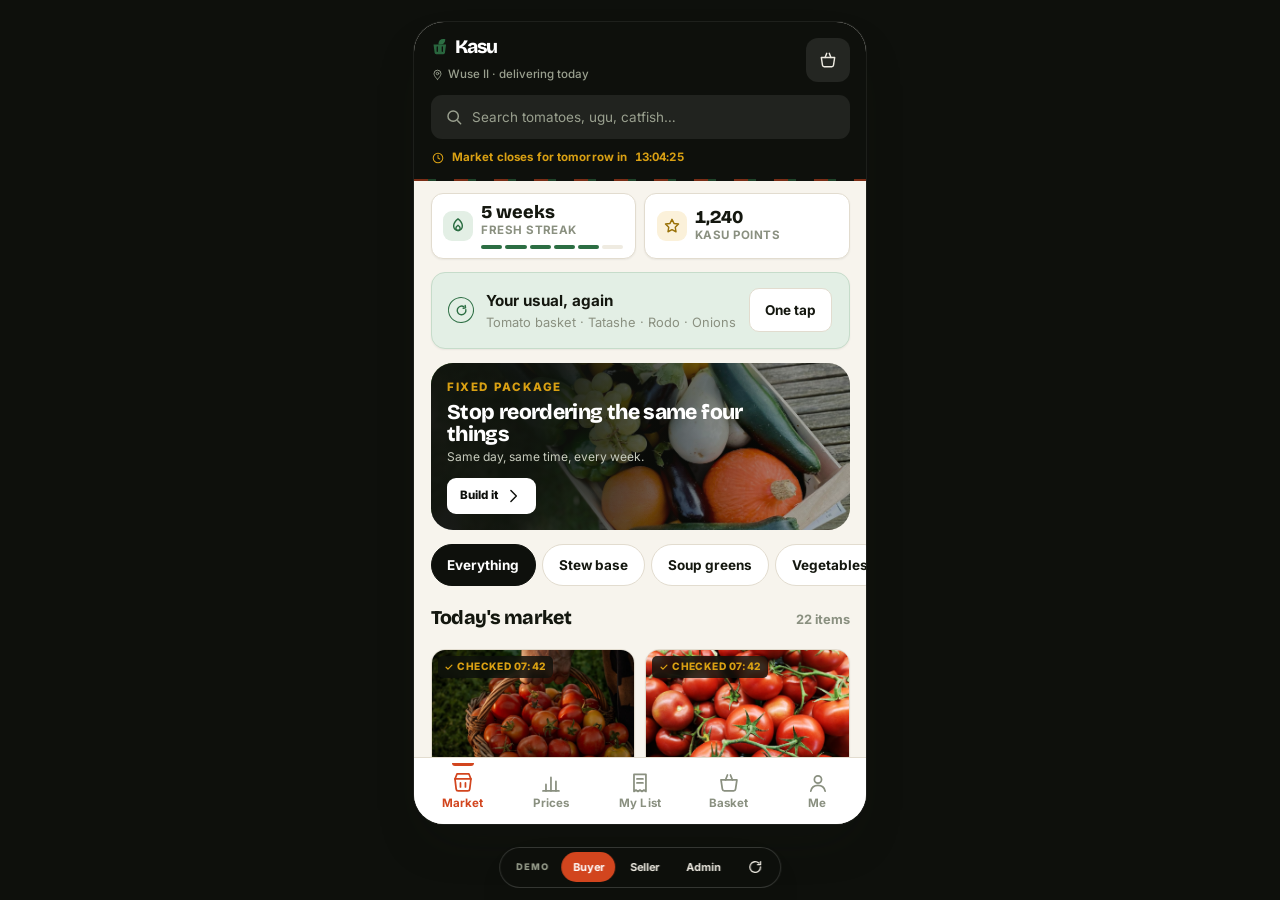
==== commit 32312267: "Rebuild as an app-only product: prices, list, scheduling, packages, 4 languages Removes the marketin" ====
--- a/index.html
+++ b/index.html
@@ -4,224 +4,28 @@
 <meta charset="utf-8">
 <meta name="viewport" content="width=device-width, initial-scale=1, viewport-fit=cover">
 <title>Kasu — market produce, held to supermarket standard</title>
-<meta name="description" content="Kasu delivers Abuja market produce inspected and photographed at the stall before it leaves. Twenty-two items, two vetted vendors, one-tap replacement.">
+<meta name="description" content="Kasu: Abuja market produce inspected and photographed at the stall before it leaves. Buyer, seller and admin views. English, Igbo, Hausa and Yoruba.">
+<meta name="theme-color" content="#0E100C">
 <link rel="preload" href="assets/fonts/bricolage-var.woff2" as="font" type="font/woff2" crossorigin>
 <link rel="preload" href="assets/fonts/inter-var.woff2" as="font" type="font/woff2" crossorigin>
-<link rel="stylesheet" href="assets/style.css">
+<link rel="stylesheet" href="assets/app.css">
 </head>
 <body>
+<main id="root"></main>
 
-<nav class="nav"><div class="wrap">
-  <a class="logo wm" href="index.html">
-    <svg class="mark" viewBox="0 0 32 32" aria-hidden="true"><path d="M4.6 11.6h22.8l-2 15.2a3 3 0 0 1-3 2.6H9.6a3 3 0 0 1-3-2.6l-2-15.2Z" fill="currentColor" opacity=".92"/><path d="M26 2.4c0 6.2-3.6 9.6-8.9 9.6-1.4 0-2.6-.2-3.6-.6 0-6.2 3.6-9.6 8.9-9.6 1.4 0 2.6.2 3.6.6Z" fill="currentColor"/><path d="M11.4 16.4v7.8M20.6 16.4v7.8" stroke="#0E100C" stroke-width="2.4" stroke-linecap="round" fill="none"/></svg>
-    Kasu</a>
-  <div class="navlinks">
-    <a href="index.html" class="nl on">Home</a>
-    <a href="market.html" class="nl">Market</a>
-    <a href="weekly.html" class="nl">Weekly Basket</a>
-    <a href="guarantee.html" class="nl">Guarantee</a>
-    <a href="vendors.html" class="nl">Vendors</a>
-    <a href="contact.html" class="nl">Contact</a>
-    <a class="appbtn" href="app.html#/buy/market">Open the app</a>
-  </div>
-</div></nav>
+<div class="demobar" role="navigation" aria-label="Demo role switcher">
+  <span class="lab">Demo</span>
+  <a href="#/buy"  data-role="buy">Buyer</a>
+  <a href="#/sell" data-role="sell">Seller</a>
+  <a href="#/ops"  data-role="ops">Admin</a>
+  <button onclick="resetDemo()" aria-label="Reset demo state" title="Reset demo state">
+    <svg class="ico sm" viewBox="0 0 24 24" aria-hidden="true"><path d="M20 12a8 8 0 1 1-2.6-5.9"/><path d="M20 4v4.5h-4.5"/></svg>
+  </button>
+</div>
 
-<!-- SPLIT HERO — asymmetric, text left, the market on the right -->
-<header class="split"><div class="wrap">
-  <div class="copy">
-    <span class="badge"><span class="dot"></span>Delivering across Abuja today</span>
-    <h1>Ten tomatoes.<br><em>Ten good ones.</em></h1>
-    <p class="lede">That is the entire promise. Kasu buys at Wuse Market, inspects every item by hand, and photographs your basket before it leaves the stall — so market prices stop coming with market roulette.</p>
-    <div class="ctas">
-      <a class="btn" href="app.html#/buy/market">Order today's market</a>
-      <a class="btn onblk ghost" href="guarantee.html">How the guarantee works</a>
-    </div>
-    <div class="facts">
-      <div><b>22</b><span>Items, not 20,000</span></div>
-      <div><b>06:15</b><span>At the stall</span></div>
-      <div><b>1 tap</b><span>To replace</span></div>
-    </div>
-  </div>
-
-  <div class="shotwrap">
-    <div class="ph"><img src="assets/images/heroStall.jpg" alt="A vendor at her tomato stall in Wuse Market, Abuja, early morning" fetchpriority="high"></div>
-    <div class="tagcard">
-      <span class="stamp"><svg class="ico" viewBox="0 0 24 24" aria-hidden="true"><path d="m5 12.5 4.5 4.5L19 7.5"/></svg></span>
-      <span><b>Checked 07:42 · Stall 4</b><span class="note">12 tomatoes counted, 3 rejected before payment</span></span>
-    </div>
-  </div>
-</div></header>
-
-<div class="ticker"><span class="tk">
-  <span>Wuse</span><span>·</span><span>Garki</span><span>·</span><span>Maitama</span><span>·</span><span>Jabi</span><span>·</span><span>Gwarinpa</span><span>·</span><span class="hot">Photographed before dispatch</span><span>·</span><span>Bad item? Replaced free</span><span>·</span><span>22 items, not 20,000</span><span>·</span><span class="hot">Two vendors, scored weekly</span><span>·</span>
-  <span>Wuse</span><span>·</span><span>Garki</span><span>·</span><span>Maitama</span><span>·</span><span>Jabi</span><span>·</span><span>Gwarinpa</span><span>·</span><span class="hot">Photographed before dispatch</span><span>·</span><span>Bad item? Replaced free</span><span>·</span><span>22 items, not 20,000</span><span>·</span><span class="hot">Two vendors, scored weekly</span><span>·</span>
-</span></div>
-<div class="rail"></div>
-
-<section class="lineup"><div class="wrap">
-  <div class="lhead">
-    <div><div class="eyebrow">Today's lineup</div>
-      <h2 class="big">The basket people<br><span class="hot">restock weekly</span></h2></div>
-    <p class="lsub">Picked this morning, judged by hand, photographed before it leaves. Priced per market unit — the way you actually buy.</p>
-  </div>
-  <div class="cups">
-    <article class="cup"><div class="ph"><span class="stampb"><svg class="ico" viewBox="0 0 24 24" aria-hidden="true"><path d="m5 12.5 4.5 4.5L19 7.5"/></svg>Checked 07:42</span><span class="no">01</span><img src="assets/images/tomatoBasket.jpg" alt="Tomato basket" loading="lazy"></div><div class="in"><h3>Tomato Basket</h3><p>Firm, unbruised, sorted by hand. Roughly 4kg.</p><span class="price">₦2,500</span></div></article>
-    <article class="cup"><div class="ph"><span class="stampb"><svg class="ico" viewBox="0 0 24 24" aria-hidden="true"><path d="m5 12.5 4.5 4.5L19 7.5"/></svg>Checked 07:38</span><span class="no">02</span><img src="assets/images/tatashe.jpg" alt="Tatashe" loading="lazy"></div><div class="in"><h3>Tatashe</h3><p>Thick-walled bell pepper. Eight pieces, no soft spots.</p><span class="price">₦1,500</span></div></article>
-    <article class="cup"><div class="ph"><span class="stampb"><svg class="ico" viewBox="0 0 24 24" aria-hidden="true"><path d="m5 12.5 4.5 4.5L19 7.5"/></svg>Checked 07:35</span><span class="no">03</span><img src="assets/images/rodo.jpg" alt="Rodo" loading="lazy"></div><div class="in"><h3>Rodo</h3><p>Scotch bonnet, full rubber. Hot as it should be.</p><span class="price">₦1,000</span></div></article>
-    <article class="cup"><div class="ph"><span class="stampb"><svg class="ico" viewBox="0 0 24 24" aria-hidden="true"><path d="m5 12.5 4.5 4.5L19 7.5"/></svg>Checked 07:31</span><span class="no">04</span><img src="assets/images/onion.jpg" alt="Onions" loading="lazy"></div><div class="in"><h3>Onions</h3><p>Dry-skinned, tight necks, no sprouting. Two-kilo bag.</p><span class="price">₦1,800</span></div></article>
-    <article class="cup"><div class="ph"><span class="stampb"><svg class="ico" viewBox="0 0 24 24" aria-hidden="true"><path d="m5 12.5 4.5 4.5L19 7.5"/></svg>Cut 06:15</span><span class="no">05</span><img src="assets/images/ugu.jpg" alt="Ugu leaves" loading="lazy"></div><div class="in"><h3>Ugu Leaves</h3><p>Cut this morning. Stems still snapping.</p><span class="price">₦800</span></div></article>
-    <article class="cup"><div class="ph"><span class="stampb"><svg class="ico" viewBox="0 0 24 24" aria-hidden="true"><path d="m5 12.5 4.5 4.5L19 7.5"/></svg>Checked 07:50</span><span class="no">06</span><img src="assets/images/catfish.jpg" alt="Fresh catfish" loading="lazy"></div><div class="in"><h3>Catfish</h3><p>Cleaned and cut to order. Clear eyes, firm flesh.</p><span class="price">₦3,500</span></div></article>
-  </div>
-  <p class="swipehint">Swipe the lineup →</p>
-</div></section>
-
-<section class="showcase"><img src="assets/images/qualityHands.jpg" alt="A Kasu checker weighing tomatoes by hand before dispatch" loading="lazy"><span class="cap">Nothing leaves the market without passing through a hand</span></section>
-
-<!-- THE BOARD — prices with the week's movement, like a real market board -->
-<section class="boardsec pad"><div class="wrap">
-  <div class="eyebrow">On the board</div>
-  <h2 class="sechead boardhead">Today's prices, and where they moved</h2>
-  <div class="board">
-    <div class="bh">
-      <svg class="ico" viewBox="0 0 24 24" aria-hidden="true"><path d="M4 20h16"/><path d="M7 20v-6.5M12 20V6.5M17 20v-9.5"/></svg>
-      <span class="eyebrow">Repriced 06:52</span>
-      <span class="when">vs last week's board</span>
-    </div>
-    <div class="cols">
-      <div class="col">
-        <h3>Stew base</h3>
-        <div class="bi"><span>Tomato basket</span><b>₦2,500</b><span class="dl dn"><svg class="ico" viewBox="0 0 24 24" aria-hidden="true"><path d="M12 5v13"/><path d="m6.5 12.5 5.5 5.5 5.5-5.5"/></svg>12%</span></div>
-        <div class="bi"><span>Tatashe</span><b>₦1,500</b><span class="dl up"><svg class="ico" viewBox="0 0 24 24" aria-hidden="true"><path d="M12 19V6"/><path d="m6.5 11.5 5.5-5.5 5.5 5.5"/></svg>4%</span></div>
-        <div class="bi"><span>Rodo</span><b>₦1,000</b><span class="dl fl">—</span></div>
-        <div class="bi"><span>Onions</span><b>₦1,800</b><span class="dl up"><svg class="ico" viewBox="0 0 24 24" aria-hidden="true"><path d="M12 19V6"/><path d="m6.5 11.5 5.5-5.5 5.5 5.5"/></svg>7%</span></div>
-      </div>
-      <div class="col">
-        <h3>Soup greens</h3>
-        <div class="bi"><span>Ugu</span><b>₦800</b><span class="dl dn"><svg class="ico" viewBox="0 0 24 24" aria-hidden="true"><path d="M12 5v13"/><path d="m6.5 12.5 5.5 5.5 5.5-5.5"/></svg>5%</span></div>
-        <div class="bi"><span>Efo shoko</span><b>₦600</b><span class="dl fl">—</span></div>
-        <div class="bi"><span>Waterleaf</span><b>₦700</b><span class="dl dn"><svg class="ico" viewBox="0 0 24 24" aria-hidden="true"><path d="M12 5v13"/><path d="m6.5 12.5 5.5 5.5 5.5-5.5"/></svg>3%</span></div>
-        <div class="bi"><span>Scent leaf</span><b>₦400</b><span class="dl fl">—</span></div>
-      </div>
-      <div class="col">
-        <h3>Protein &amp; roots</h3>
-        <div class="bi"><span>Catfish</span><b>₦3,500</b><span class="dl up"><svg class="ico" viewBox="0 0 24 24" aria-hidden="true"><path d="M12 19V6"/><path d="m6.5 11.5 5.5-5.5 5.5 5.5"/></svg>3%</span></div>
-        <div class="bi"><span>Chicken</span><b>₦6,500</b><span class="dl fl">—</span></div>
-        <div class="bi"><span>Yam tuber</span><b>₦4,200</b><span class="dl up"><svg class="ico" viewBox="0 0 24 24" aria-hidden="true"><path d="M12 19V6"/><path d="m6.5 11.5 5.5-5.5 5.5 5.5"/></svg>11%</span></div>
-        <div class="bi"><span>Plantain</span><b>₦1,600</b><span class="dl fl">—</span></div>
-      </div>
-    </div>
-  </div>
-  <p class="note center" style="margin-top:1rem">Repriced every morning before 7am and locked for the day. What you see at checkout is what you pay.</p>
-  <p class="center" style="margin-top:1.2rem"><a class="btn" href="market.html">See the full market list</a></p>
-</div></section>
-
-<!-- THE LEDGER + RECEIPT — proof, not adjectives -->
-<section class="pad"><div class="wrap">
-  <div class="eyebrow">Proof, not adjectives</div>
-  <h2 class="sechead">Every order ships with its own paper trail</h2>
-  <p class="lead" style="margin-bottom:1.8rem">This is what a Kasu order looks like from the inside. Times are real, the photo is your actual basket, and it is all attached before the rider moves.</p>
-
-  <div class="cols2" style="align-items:start">
-    <div class="ledger">
-      <div class="lh"><span class="eyebrow">Inspection ledger</span><span class="when">Order #KS-2481 · Wuse II</span></div>
-      <div class="lg"><span class="tm">06:02</span><span class="rl"><span class="d"><svg class="ico" viewBox="0 0 24 24" aria-hidden="true"><path d="m5 12.5 4.5 4.5L19 7.5"/></svg></span><span class="ln"></span></span><div><div class="t">Order confirmed</div><div class="s">Slot held for the morning run</div></div></div>
-      <div class="lg"><span class="tm">06:15</span><span class="rl"><span class="d"><svg class="ico" viewBox="0 0 24 24" aria-hidden="true"><path d="m5 12.5 4.5 4.5L19 7.5"/></svg></span><span class="ln"></span></span><div><div class="t">Checker at the market</div><div class="s">Ngozi A. arrived before the front tables filled up</div></div></div>
-      <div class="lg"><span class="tm">06:50</span><span class="rl"><span class="d"><svg class="ico" viewBox="0 0 24 24" aria-hidden="true"><path d="m5 12.5 4.5 4.5L19 7.5"/></svg></span><span class="ln"></span></span><div><div class="t">Your items picked</div><div class="s">Chosen by hand — no pre-packed bag is ever accepted</div></div></div>
-      <div class="lg"><span class="tm">07:42</span><span class="rl"><span class="d"><svg class="ico" viewBox="0 0 24 24" aria-hidden="true"><path d="m5 12.5 4.5 4.5L19 7.5"/></svg></span><span class="ln"></span></span><div><div class="t">Counted &amp; photographed</div><div class="s">Three tomatoes rejected at the stall, before payment</div></div></div>
-      <div class="lg"><span class="tm">08:20</span><span class="rl"><span class="d"><svg class="ico" viewBox="0 0 24 24" aria-hidden="true"><path d="m5 12.5 4.5 4.5L19 7.5"/></svg></span><span class="ln"></span></span><div><div class="t">Out for delivery</div><div class="s">Ibrahim riding to Wuse II</div></div></div>
-      <div class="lg"><span class="tm">09:05</span><span class="rl"><span class="d"><svg class="ico" viewBox="0 0 24 24" aria-hidden="true"><path d="m5 12.5 4.5 4.5L19 7.5"/></svg></span><span class="ln"></span></span><div><div class="t">Delivered</div><div class="s">Flag anything until 9pm tomorrow, one tap</div></div></div>
-    </div>
-
-    <div>
-      <div class="receipt">
-        <img src="assets/images/handsBowl.jpg" alt="The inspection photo attached to order KS-2481" loading="lazy">
-        <div class="rb">
-          <div class="rh"><span class="stamp sm"><svg class="ico" viewBox="0 0 24 24" aria-hidden="true"><path d="m5 12.5 4.5 4.5L19 7.5"/></svg></span><b style="font-size:.85rem">Signed off by Ngozi A.</b></div>
-          <div class="rl"><span>Tomatoes counted</span><b>12 firm · 3 rejected</b></div>
-          <div class="rl"><span>Onions</span><b>Dry skins, no sprouting</b></div>
-          <div class="rl"><span>Ugu cut</span><b>06:15 · under 3 hrs</b></div>
-          <div class="rl"><span>Substitutions</span><b>None</b></div>
-          <div class="rl"><span>Photo taken</span><b>07:42</b></div>
-        </div>
-      </div>
-      <p style="margin-top:1.2rem"><a class="btn dark" href="app.html#/buy/track">Watch it live in the app</a></p>
-      <p class="note" style="margin-top:.7rem">Not a stock photo of produce. The actual basket, at the actual stall, minutes before it left.</p>
-    </div>
-  </div>
-</div></section>
-
-<div class="band"><img src="assets/images/marketStreet.jpg" alt="An Abuja market street at trading hour" loading="lazy"></div>
-
-<!-- BENTO — the guarantee, uneven on purpose -->
-<section class="pad"><div class="wrap">
-  <div class="eyebrow">The Kasu promise</div>
-  <h2 class="sechead">One promise, three moving parts</h2>
-  <div class="bento">
-    <div class="b-tall b-dark">
-      <div class="n">22</div>
-      <h3>Items, deliberately</h3>
-      <p>Not twenty thousand. Every SKU is one a checker can judge by hand in five seconds — if we cannot judge it, we do not sell it. A huge catalogue is just a promise nobody is keeping.</p>
-      <div class="grow"><div class="shot"><img src="assets/images/marketFruit.jpg" alt="Produce laid out at the market" loading="lazy"></div></div>
-    </div>
-    <div class="b-wide">
-      <div class="n">06:15</div>
-      <h3>Before the front tables fill</h3>
-      <p>Our checker is at Wuse Market before the good stock is picked over. Later runs are how quality quietly slips.</p>
-    </div>
-    <div>
-      <div class="n">2</div>
-      <h3>Vendors, scored</h3>
-      <p>Re-scored weekly on rejection rate. Two weeks above 15% and the stall is dropped.</p>
-    </div>
-    <div>
-      <div class="n">0</div>
-      <h3>Arguments</h3>
-      <p>Nobody here is authorised to debate you about a bad tomato. That authority does not exist on purpose.</p>
-    </div>
-  </div>
-  <p class="pull">Supermarkets don't sell better tomatoes. They sell tomatoes somebody already sorted. That sorting is the entire product.</p>
-</div></section>
-
-<section class="pad quiet"><div class="wrap">
-  <div class="eyebrow">Where we deliver</div>
-  <h2 class="sechead">Abuja, five districts</h2>
-  <a class="loc" href="https://www.google.com/maps/search/?api=1&amp;query=Wuse%20Market%20Abuja" target="_blank" rel="noopener">
-    <span class="pin"><svg class="ico lg" viewBox="0 0 24 24" aria-hidden="true"><path d="M12 21s-6.4-5.7-6.4-10.6a6.4 6.4 0 0 1 12.8 0C18.4 15.3 12 21 12 21Z"/><circle cx="12" cy="10.2" r="2.3"/></svg></span>
-    <span class="txt"><b>Sourced at Wuse Market</b><small>Wuse II · Garki · Maitama · Jabi · Gwarinpa — cut-off 6pm for next-day</small></span>
-    <span class="go">Directions</span>
-  </a>
-
-  <div class="eyebrow" style="margin-top:2rem">From the market floor</div>
-  <div class="galrail"><div class="galtrack">
-    <a class="frame" href="vendors.html"><span class="g"><img src="assets/images/vendor.jpg" alt="" loading="lazy"></span><small>The stall</small></a>
-    <a class="frame" href="vendors.html"><span class="g"><img src="assets/images/marketFruit.jpg" alt="" loading="lazy"></span><small>Morning run</small></a>
-    <a class="frame" href="vendors.html"><span class="g"><img src="assets/images/qualityHands.jpg" alt="" loading="lazy"></span><small>The check</small></a>
-    <a class="frame" href="vendors.html"><span class="g"><img src="assets/images/basketBox.jpg" alt="" loading="lazy"></span><small>Packed</small></a>
-    <a class="frame" href="vendors.html"><span class="g"><img src="assets/images/rider.jpg" alt="" loading="lazy"></span><small>Dispatch</small></a>
-    <a class="frame" href="vendors.html"><span class="g"><img src="assets/images/stew.jpg" alt="" loading="lazy"></span><small>What it becomes</small></a>
-    <a class="frame" href="vendors.html" aria-hidden="true" tabindex="-1"><span class="g"><img src="assets/images/vendor.jpg" alt="" loading="lazy"></span><small>The stall</small></a>
-    <a class="frame" href="vendors.html" aria-hidden="true" tabindex="-1"><span class="g"><img src="assets/images/marketFruit.jpg" alt="" loading="lazy"></span><small>Morning run</small></a>
-    <a class="frame" href="vendors.html" aria-hidden="true" tabindex="-1"><span class="g"><img src="assets/images/qualityHands.jpg" alt="" loading="lazy"></span><small>The check</small></a>
-    <a class="frame" href="vendors.html" aria-hidden="true" tabindex="-1"><span class="g"><img src="assets/images/basketBox.jpg" alt="" loading="lazy"></span><small>Packed</small></a>
-    <a class="frame" href="vendors.html" aria-hidden="true" tabindex="-1"><span class="g"><img src="assets/images/rider.jpg" alt="" loading="lazy"></span><small>Dispatch</small></a>
-    <a class="frame" href="vendors.html" aria-hidden="true" tabindex="-1"><span class="g"><img src="assets/images/stew.jpg" alt="" loading="lazy"></span><small>What it becomes</small></a>
-  </div></div>
-</div></section>
-
-<footer class="site"><div class="wrap">
-  <p class="logo wm"><svg class="mark" viewBox="0 0 32 32" aria-hidden="true"><path d="M4.6 11.6h22.8l-2 15.2a3 3 0 0 1-3 2.6H9.6a3 3 0 0 1-3-2.6l-2-15.2Z" fill="currentColor" opacity=".92"/><path d="M26 2.4c0 6.2-3.6 9.6-8.9 9.6-1.4 0-2.6-.2-3.6-.6 0-6.2 3.6-9.6 8.9-9.6 1.4 0 2.6.2 3.6.6Z" fill="currentColor"/><path d="M11.4 16.4v7.8M20.6 16.4v7.8" stroke="#0E100C" stroke-width="2.4" stroke-linecap="round" fill="none"/></svg>Kasu</p>
-  <p style="margin-top:.9rem">Sourced at Wuse Market, Abuja · deliveries 8am–7pm<br>0800 000 0000 · hello@kasu.ng</p>
-  <div class="socialrow"><a href="app.html#/buy/market">Open the app</a><a href="weekly.html">Weekly basket</a><a href="guarantee.html">Guarantee</a><a href="vendors.html">Vendors</a></div>
-  <p class="note" style="margin-top:1.3rem;color:#6E7466">Demo build · sample data · nothing is charged.</p>
-</div></footer>
-
-<a class="wa" href="https://wa.me/2348000000000" target="_blank" rel="noopener" aria-label="Chat with Kasu on WhatsApp">
-  <svg class="ico" viewBox="0 0 24 24" aria-hidden="true"><path d="M20.5 11.6c0 4-3.8 7.2-8.5 7.2a9.9 9.9 0 0 1-2.7-.4L4 20l1.5-4a6.8 6.8 0 0 1-2-4.4c0-4 3.8-7.2 8.5-7.2s8.5 3.2 8.5 7.2Z"/></svg>
-</a>
-
-<script src="assets/vendor/gsap.min.js"></script>
-<script src="assets/vendor/ScrollTrigger.min.js"></script>
-<script src="assets/site.js"></script>
-<script src="assets/gsap-scroll.js"></script>
+<script src="assets/icons.js"></script>
+<script src="assets/i18n.js"></script>
+<script src="assets/app.data.js"></script>
+<script src="assets/app.js"></script>
 </body>
 </html>
--- a/assets/app.css
+++ b/assets/app.css
@@ -0,0 +1,489 @@
+@import url("tokens.css");
+
+/* ============================================================
+   Kasu app — buyer · seller · admin
+   Layout signatures that are ours, not borrowed:
+     .ledger     timestamped inspection log
+     .receipt    perforated proof receipt
+     .mover      price movement row with delta
+     .streak     freshness streak
+   ============================================================ */
+
+/* Text size is a user setting, not a fixed choice. Everything below is sized in
+   rem, so moving the root size scales the whole interface — including tap
+   targets, because paddings are rem too. Set from the Me screen. */
+html{ font-size:16.5px; }
+html[data-scale="lg"]{ font-size:19px; }
+html[data-scale="xl"]{ font-size:21.5px; }
+
+body{ margin:0; color:var(--ink); background:var(--void);
+  font-family:var(--f-body); font-size:1rem; line-height:1.55;
+  -webkit-font-smoothing:antialiased; }
+h1,h2,h3,h4{ font-family:var(--f-display); font-weight:800; letter-spacing:-.03em; line-height:1.05; margin:0; }
+a{ color:inherit; text-decoration:none; }
+img{ max-width:100%; display:block; }
+button{ font:inherit; color:inherit; background:none; border:0; cursor:pointer; }
+input,select,textarea{ width:100%; font:inherit; color:var(--ink); background:#fff;
+  border:1px solid var(--line); border-radius:var(--r-sm); padding:.75rem .85rem; }
+
+/* ---------- device shell ---------- */
+/* vh first, dvh second: dvh is dropped wholesale by older engines, and without a
+   fallback the height rule vanishes and the tab bar slides off the bottom. */
+#root{ height:100vh; height:100dvh; display:flex; align-items:flex-start; justify-content:center; }
+/* Fixed height, not min-height: the shell owns the viewport so .scroll does the
+   scrolling and .nav stays pinned. min-height lets tall content push the nav off. */
+.device{ width:100%; max-width:452px; height:100vh; height:100dvh; background:var(--ivory);
+  display:flex; flex-direction:column; position:relative; overflow:hidden; }
+@media (min-width:920px){
+  #root{ padding:22px 16px 76px; }
+  .device{ height:min(900px, calc(100vh - 98px)); height:min(900px, calc(100dvh - 98px));
+    border-radius:var(--r-xl); box-shadow:var(--sh-3), 0 0 0 1px rgba(255,255,255,.07); }
+}
+.scroll{ flex:1; overflow-y:auto; overscroll-behavior:contain; padding-bottom:1.5rem; }
+.scroll::-webkit-scrollbar{ width:0 }
+.screen{ animation:sIn .26s cubic-bezier(.22,.61,.36,1) both; }
+@keyframes sIn{ from{ opacity:0; transform:translateY(8px) } to{ opacity:1; transform:none } }
+
+/* stagger for lists/grids (skill rule: 30-50ms per item) */
+.stag > *{ animation:sUp .34s cubic-bezier(.22,.61,.36,1) both; }
+.stag > *:nth-child(1){animation-delay:.02s} .stag > *:nth-child(2){animation-delay:.06s}
+.stag > *:nth-child(3){animation-delay:.10s} .stag > *:nth-child(4){animation-delay:.14s}
+.stag > *:nth-child(5){animation-delay:.18s} .stag > *:nth-child(6){animation-delay:.22s}
+.stag > *:nth-child(7){animation-delay:.26s} .stag > *:nth-child(8){animation-delay:.30s}
+.stag > *:nth-child(n+9){animation-delay:.34s}
+@keyframes sUp{ from{ opacity:0; transform:translateY(12px) } to{ opacity:1; transform:none } }
+
+/* ---------- top bar ---------- */
+.bar{ flex:none; background:var(--void); color:var(--on-dark); padding:.9rem 1rem .85rem;
+  position:relative; }
+.bar:after{ content:""; position:absolute; left:0; right:0; bottom:0; height:2px;
+  background:repeating-linear-gradient(90deg,var(--rust) 0 14px,var(--leaf) 14px 22px,transparent 22px 40px); opacity:.55; }
+.bar .barrow{ display:flex; align-items:center; gap:.7rem; }
+.wm{ font-size:1.16rem; color:#fff; }
+.wm .mark{ color:var(--leaf); }
+.bar .loc{ display:flex; align-items:center; gap:.28rem; font-size:.7rem; color:var(--on-dark-2);
+  font-weight:500; margin-top:.18rem; }
+.bar .loc .ico{ width:13px; height:13px; }
+.iconbtn{ position:relative; width:44px; height:44px; border-radius:12px; background:rgba(255,255,255,.09);
+  display:flex; align-items:center; justify-content:center; flex:none; transition:transform var(--t-fast),background var(--t-fast); }
+.iconbtn:active{ transform:scale(.94); background:rgba(255,255,255,.16); }
+.iconbtn .dot{ position:absolute; top:5px; right:5px; min-width:17px; height:17px; padding:0 4px;
+  border-radius:9px; background:var(--rust); color:#fff; font-size:.6rem; font-weight:800;
+  display:flex; align-items:center; justify-content:center; border:2px solid var(--void); }
+.searchb{ margin-top:.7rem; display:flex; align-items:center; gap:.5rem; min-height:44px;
+  background:rgba(255,255,255,.08); border-radius:11px; padding:.55rem .8rem;
+  font-size:.82rem; color:var(--on-dark-2); }
+
+/* the live cut-off countdown — urgency, honestly framed */
+.cutoff{ display:flex; align-items:center; gap:.45rem; margin-top:.6rem; font-size:.7rem;
+  font-weight:700; color:var(--gold); letter-spacing:.01em; }
+.cutoff .ico{ width:14px; height:14px; }
+.cutoff .t{ font-variant-numeric:tabular-nums; }
+
+/* ---------- bottom nav ---------- */
+.nav{ flex:none; display:flex; background:#fff; border-top:1px solid var(--line);
+  padding:.35rem .25rem calc(.4rem + env(safe-area-inset-bottom,0px)); }
+/* below the desktop breakpoint the device is full-bleed, so the floating demo bar
+   would sit on top of the tab bar — reserve a lane for it instead. */
+@media (max-width:919px){
+  .nav{ padding-bottom:calc(3.6rem + env(safe-area-inset-bottom,0px)); }
+}
+.nav a{ flex:1; min-height:54px; display:flex; flex-direction:column; align-items:center;
+  justify-content:center; gap:.16rem; font-size:.7rem; font-weight:700; letter-spacing:.01em;
+  color:var(--ink-3); position:relative; transition:color var(--t-fast); text-align:center;
+  line-height:1.15; }
+.nav a .ico{ width:1.45rem; height:1.45rem; transition:transform var(--t-fast); }
+.nav a.on{ color:var(--rust); }
+.nav a.on .ico{ transform:translateY(-1px); }
+.nav a.on:before{ content:""; position:absolute; top:0; width:22px; height:2.5px;
+  border-radius:0 0 3px 3px; background:var(--rust); }
+.nav a .dot{ position:absolute; top:3px; right:24%; min-width:16px; height:16px; padding:0 3px;
+  border-radius:8px; background:var(--rust); color:#fff; font-size:.58rem; font-weight:800;
+  display:flex; align-items:center; justify-content:center; }
+
+/* ---------- generic blocks ---------- */
+.pad{ padding:0 1rem; }
+.head{ display:flex; align-items:center; gap:.65rem; padding:.95rem 1rem .35rem; }
+.back{ width:38px; height:38px; border-radius:11px; background:#fff; border:1px solid var(--line);
+  display:flex; align-items:center; justify-content:center; flex:none; }
+.head h2{ font-size:1.35rem; }
+.sect{ display:flex; align-items:baseline; justify-content:space-between; gap:.6rem; padding:1.15rem 1rem .5rem; }
+.sect h3{ font-size:1.18rem; }
+.sect .m{ font-size:.78rem; color:var(--ink-3); font-weight:700; }
+.eye{ font-size:.7rem; font-weight:800; letter-spacing:.14em; text-transform:uppercase; color:var(--ink-3); }
+.mut{ color:var(--ink-2); }
+.tiny{ font-size:.82rem; }
+.note{ font-size:.78rem; color:var(--ink-3); }
+
+.card{ background:#fff; border:1px solid var(--line); border-radius:var(--r); box-shadow:var(--sh-1); }
+.panel{ margin:.75rem 1rem 0; background:#fff; border:1px solid var(--line);
+  border-radius:var(--r); box-shadow:var(--sh-1); padding:.9rem 1rem; }
+.panel.dark{ background:var(--soil); border-color:var(--line-dk); color:var(--on-dark); }
+.panel.dark h3{ color:#fff; }
+.panel.leaf{ background:var(--leaf-tint); border-color:#C6DCCA; }
+.panel.rust{ background:var(--rust-tint); border-color:#F1D5C9; }
+.panel.gold{ background:var(--gold-tint); border-color:#EEDCAF; }
+.panel.flat{ box-shadow:none; }
+
+.pill{ display:inline-flex; align-items:center; gap:.28rem; font-size:.6rem; font-weight:800;
+  letter-spacing:.04em; text-transform:uppercase; padding:.22rem .5rem; border-radius:6px; }
+.pill .ico{ width:12px; height:12px; stroke-width:2.4; }
+.pill.leaf{ background:var(--leaf-tint); color:var(--leaf-dk); }
+.pill.rust{ background:var(--rust-tint); color:var(--rust-dk); }
+.pill.gold{ background:var(--gold-tint); color:#8A6608; }
+.pill.bad{ background:var(--alert-tint); color:var(--alert); }
+.pill.grey{ background:var(--ivory-2); color:var(--ink-2); }
+
+.btn{ display:flex; align-items:center; justify-content:center; gap:.45rem; width:100%;
+  min-height:54px; background:var(--rust); color:#fff; border-radius:13px;
+  font-size:.92rem; font-weight:700; letter-spacing:.01em;
+  transition:transform var(--t-fast), background var(--t-fast); }
+.btn:active{ transform:scale(.98); background:var(--rust-dk); }
+.btn.leaf{ background:var(--leaf); } .btn.leaf:active{ background:var(--leaf-dk); }
+.btn.dark{ background:var(--void); }
+.btn[disabled]{ background:#C7C3B8; pointer-events:none; }
+.btn.ghost{ background:transparent; color:var(--ink); border:1.5px solid var(--ink); }
+.btnsm{ display:inline-flex; align-items:center; gap:.3rem; min-height:44px; padding:0 .9rem;
+  border:1px solid var(--line); background:#fff; border-radius:10px;
+  font-size:.82rem; font-weight:700; transition:transform var(--t-fast); }
+.btnsm:active{ transform:scale(.96); }
+.btnsm.on{ background:var(--leaf); border-color:var(--leaf); color:#fff; }
+.sticky{ position:sticky; bottom:0; padding:.7rem 1rem calc(.8rem + env(safe-area-inset-bottom,0px));
+  background:linear-gradient(180deg,rgba(247,244,237,0),var(--ivory) 30%); }
+
+.kv{ display:flex; justify-content:space-between; align-items:baseline; gap:.7rem;
+  padding:.42rem 0; font-size:.88rem; border-bottom:1px solid var(--line); }
+.kv:last-child{ border-bottom:0; }
+.kv b{ font-weight:700; }
+.tot{ border-top:1.5px solid var(--ink); border-bottom:0; margin-top:.35rem; padding-top:.6rem;
+  font-size:1.05rem; font-weight:800; }
+
+/* ============================================================
+   PRICE BOARD — the movement screen
+   ============================================================ */
+.prow{ display:flex; align-items:center; gap:.75rem; padding:.7rem 1rem; background:#fff;
+  border-bottom:1px solid var(--line); }
+.prow img{ width:52px; height:52px; border-radius:12px; object-fit:cover; flex:none; }
+.prow .bd{ flex:1; min-width:0; }
+.prow .nm{ font-size:.92rem; font-weight:700; }
+.prow .wy{ font-size:.76rem; color:var(--ink-3); margin-top:.06rem; }
+.prow .rt{ text-align:right; flex:none; }
+.prow .pr{ font-family:var(--f-display); font-weight:800; font-size:1.1rem; letter-spacing:-.02em; }
+.mv{ display:inline-flex; align-items:center; gap:.12rem; font-size:.8rem; font-weight:800;
+  padding:.14rem .4rem; border-radius:6px; margin-top:.18rem; }
+.mv .ico{ width:.85rem; height:.85rem; stroke-width:2.8; }
+.mv.dn{ background:var(--leaf-tint); color:var(--leaf-dk); }
+.mv.up{ background:var(--alert-tint); color:var(--alert); }
+.mv.fl{ background:var(--ivory-2); color:var(--ink-2); }
+
+/* ============================================================
+   SHOPPING LIST — type it or send a photo
+   ============================================================ */
+.listbox{ margin:.75rem 1rem 0; }
+.listbox textarea{ min-height:7.5rem; font-size:1rem; line-height:1.6; border-radius:var(--r);
+  border-width:1.5px; resize:vertical; }
+.listways{ display:grid; grid-template-columns:1fr 1fr; gap:.55rem; margin-top:.6rem; }
+.way{ display:flex; flex-direction:column; align-items:center; justify-content:center; gap:.3rem;
+  min-height:5rem; border:1.5px solid var(--line); border-radius:var(--r); background:#fff;
+  font-size:.82rem; font-weight:700; transition:border-color var(--t-fast), background var(--t-fast); }
+.way .ico{ width:1.5rem; height:1.5rem; color:var(--rust); }
+.way:active{ background:var(--rust-tint); border-color:var(--rust); }
+.match{ display:flex; align-items:center; gap:.7rem; padding:.6rem 1rem; background:#fff;
+  border-bottom:1px solid var(--line); }
+.match img{ width:44px; height:44px; border-radius:10px; object-fit:cover; flex:none; }
+.match .bd{ flex:1; min-width:0; }
+.match .src{ font-size:.76rem; color:var(--ink-3); font-style:italic; }
+.match.miss{ background:var(--alert-tint); }
+.match.miss .bd{ color:var(--alert); font-weight:600; }
+.thinking{ display:flex; align-items:center; gap:.6rem; padding:1.4rem 1rem; justify-content:center;
+  font-size:.88rem; font-weight:600; color:var(--ink-2); }
+.thinking i{ width:.55rem; height:.55rem; border-radius:50%; background:var(--rust);
+  animation:blink 1s ease-in-out infinite; }
+.thinking i:nth-child(2){ animation-delay:.15s } .thinking i:nth-child(3){ animation-delay:.3s }
+@keyframes blink{ 0%,100%{ opacity:.25 } 50%{ opacity:1 } }
+
+/* ============================================================
+   SCHEDULING + PACKAGES
+   ============================================================ */
+.dayrow{ display:grid; grid-template-columns:repeat(3,1fr); gap:.45rem; }
+.daybtn{ min-height:3.1rem; border:1.5px solid var(--line); border-radius:12px; background:#fff;
+  font-size:.85rem; font-weight:700; display:flex; align-items:center; justify-content:center;
+  transition:all var(--t-fast); padding:.3rem; text-align:center; line-height:1.2; }
+.daybtn.on{ background:var(--void); border-color:var(--void); color:#fff; }
+.slot{ display:flex; align-items:center; gap:.7rem; min-height:3.6rem; padding:.6rem .8rem;
+  border:1.5px solid var(--line); border-radius:12px; background:#fff; margin-bottom:.45rem;
+  width:100%; text-align:left; transition:all var(--t-fast); }
+.slot.on{ border-color:var(--rust); background:var(--rust-tint); }
+.slot .rd{ width:1.2rem; height:1.2rem; border-radius:50%; border:2px solid #B4AFA2; flex:none; position:relative; }
+.slot.on .rd{ border-color:var(--rust); }
+.slot.on .rd:after{ content:''; position:absolute; inset:3px; border-radius:50%; background:var(--rust); }
+.slot .nm{ font-size:.92rem; font-weight:700; }
+.slot .tm{ font-size:.78rem; color:var(--ink-3); }
+.slot .ico{ color:var(--ink-3); width:1.25rem; height:1.25rem; }
+
+/* ============================================================
+   LANGUAGE + TEXT SIZE
+   ============================================================ */
+.langrow{ display:grid; grid-template-columns:1fr 1fr; gap:.5rem; }
+.langbtn{ display:flex; align-items:center; gap:.5rem; min-height:3.2rem; padding:.5rem .75rem;
+  border:1.5px solid var(--line); border-radius:12px; background:#fff; font-size:.92rem;
+  font-weight:700; transition:all var(--t-fast); }
+.langbtn.on{ border-color:var(--leaf); background:var(--leaf-tint); color:var(--leaf-dk); }
+.langbtn .tick{ margin-left:auto; width:1.15rem; height:1.15rem; color:var(--leaf); opacity:0; }
+.langbtn.on .tick{ opacity:1; }
+.sizerow{ display:grid; grid-template-columns:repeat(3,1fr); gap:.5rem; }
+.sizebtn{ min-height:3.6rem; border:1.5px solid var(--line); border-radius:12px; background:#fff;
+  font-weight:800; display:flex; flex-direction:column; align-items:center; justify-content:center;
+  gap:.1rem; transition:all var(--t-fast); }
+.sizebtn .a{ font-family:var(--f-display); line-height:1; }
+.sizebtn:nth-child(1) .a{ font-size:1rem } .sizebtn:nth-child(2) .a{ font-size:1.35rem }
+.sizebtn:nth-child(3) .a{ font-size:1.7rem }
+.sizebtn .l{ font-size:.68rem; font-weight:700; color:var(--ink-3); }
+.sizebtn.on{ border-color:var(--rust); background:var(--rust-tint); color:var(--rust-dk); }
+.sizebtn.on .l{ color:var(--rust-dk); }
+
+/* a live order, surfaced wherever the buyer is */
+.trackbar{ display:flex; align-items:center; gap:.65rem; margin:.75rem 1rem 0; padding:.7rem .85rem;
+  background:var(--void); color:#fff; border-radius:var(--r); }
+.trackbar .ico{ color:var(--gold); flex:none; }
+.trackbar .bd{ flex:1; min-width:0; }
+.trackbar b{ font-size:.85rem; display:block; }
+.trackbar small{ font-size:.76rem; color:var(--on-dark-2); }
+
+/* ---------- streak + points (engagement) ---------- */
+.streak{ display:flex; gap:.5rem; padding:.75rem 1rem 0; }
+.spill{ flex:1; display:flex; align-items:center; gap:.5rem; background:#fff; border:1px solid var(--line);
+  border-radius:12px; padding:.55rem .7rem; box-shadow:var(--sh-1); }
+.spill .ic{ width:30px; height:30px; border-radius:9px; display:flex; align-items:center;
+  justify-content:center; flex:none; }
+.spill .ic.leaf{ background:var(--leaf-tint); color:var(--leaf); }
+.spill .ic.gold{ background:var(--gold-tint); color:#9A7208; }
+.spill .v{ font-family:var(--f-display); font-weight:800; font-size:1.1rem; line-height:1.05; }
+.spill .l{ font-size:.7rem; color:var(--ink-3); font-weight:700; letter-spacing:.04em; text-transform:uppercase; }
+.pips{ display:flex; gap:3px; margin-top:.3rem; }
+.pips i{ width:100%; height:4px; border-radius:2px; background:var(--ivory-2); }
+.pips i.on{ background:var(--leaf); }
+
+/* ---------- price movers ---------- */
+.movers{ display:flex; gap:.5rem; padding:.6rem 1rem .1rem; overflow-x:auto; scrollbar-width:none; }
+.movers::-webkit-scrollbar{ display:none }
+.mover{ flex:none; display:flex; align-items:center; gap:.5rem; background:#fff; border:1px solid var(--line);
+  border-radius:11px; padding:.45rem .6rem; box-shadow:var(--sh-1); }
+.mover img{ width:30px; height:30px; border-radius:8px; object-fit:cover; }
+.mover .n{ font-size:.72rem; font-weight:700; white-space:nowrap; }
+.mover .d{ display:flex; align-items:center; gap:.1rem; font-size:.66rem; font-weight:800; }
+.mover .d .ico{ width:12px; height:12px; stroke-width:2.6; }
+.mover .d.dn{ color:var(--leaf); } .mover .d.up{ color:var(--alert); }
+
+/* ---------- promo ---------- */
+.promo{ position:relative; margin:.85rem 1rem 0; border-radius:var(--r-lg); overflow:hidden;
+  min-height:158px; display:flex; align-items:flex-end; color:#fff; }
+.promo img{ position:absolute; inset:0; width:100%; height:100%; object-fit:cover; }
+.promo .sh{ position:absolute; inset:0;
+  background:linear-gradient(105deg,rgba(14,16,12,.95) 26%,rgba(14,16,12,.35) 78%); }
+.promo .in{ position:relative; padding:.95rem 1rem 1rem; max-width:80%; }
+.promo .eye{ color:var(--gold); }
+.promo h3{ font-size:1.28rem; margin:.25rem 0 .2rem; }
+.promo p{ font-size:.73rem; color:#C8CCBE; margin:0 0 .65rem; }
+.promo .go{ display:inline-flex; align-items:center; gap:.3rem; min-height:36px; padding:0 .8rem;
+  background:#fff; color:var(--void); border-radius:9px; font-size:.7rem; font-weight:800; }
+
+/* ---------- chips ---------- */
+.chips{ display:flex; gap:.4rem; padding:.85rem 1rem .15rem; overflow-x:auto; scrollbar-width:none; }
+.chips::-webkit-scrollbar{ display:none }
+.chip{ flex:none; min-height:42px; padding:0 .95rem; display:flex; align-items:center;
+  border-radius:999px; background:#fff; border:1px solid var(--line);
+  font-size:.82rem; font-weight:700; white-space:nowrap; transition:all var(--t-fast); }
+.chip.on{ background:var(--void); border-color:var(--void); color:#fff; }
+
+/* ---------- product grid ---------- */
+.grid{ display:grid; grid-template-columns:1fr 1fr; gap:.65rem; padding:.65rem 1rem 0; }
+.pc{ background:#fff; border:1px solid var(--line); border-radius:var(--r); overflow:hidden;
+  box-shadow:var(--sh-1); transition:transform var(--t-fast), box-shadow var(--t); }
+.pc:active{ transform:scale(.985); }
+.pc .im{ position:relative; aspect-ratio:5/4; overflow:hidden; background:var(--ivory-2); }
+.pc .im img{ width:100%; height:100%; object-fit:cover; transition:transform var(--t-slow); }
+.pc:hover .im img{ transform:scale(1.05); }
+/* the inspection stamp — gold, corner-set, rotated. Ours. */
+.stampb{ position:absolute; top:6px; left:6px; display:flex; align-items:center; gap:.22rem;
+  background:rgba(14,16,12,.82); color:var(--gold); backdrop-filter:blur(3px);
+  font-size:.62rem; font-weight:800; letter-spacing:.04em; text-transform:uppercase;
+  padding:.2rem .38rem; border-radius:5px; }
+.stampb .ico{ width:10px; height:10px; stroke-width:3; }
+.pc .bd{ padding:.55rem .65rem .6rem; }
+.pc .nm{ font-size:.9rem; font-weight:700; line-height:1.25; }
+.pc .un{ font-size:.78rem; color:var(--ink-3); margin-top:.08rem; min-height:1.6em; }
+.pc .ft{ display:flex; align-items:center; justify-content:space-between; gap:.4rem; margin-top:.45rem; }
+.pc .pr{ font-family:var(--f-display); font-weight:800; font-size:1.12rem; letter-spacing:-.02em; }
+.add{ width:34px; height:34px; border-radius:10px; background:var(--void); color:#fff;
+  display:flex; align-items:center; justify-content:center; flex:none;
+  transition:transform var(--t-fast), background var(--t-fast); }
+.add:active{ transform:scale(.88); }
+.add.in{ background:var(--leaf); font-size:.8rem; font-weight:800; }
+.add .ico{ width:17px; height:17px; stroke-width:2.4; }
+
+/* ---------- list rows ---------- */
+.row{ display:flex; align-items:center; gap:.7rem; padding:.6rem 1rem; background:#fff;
+  border-bottom:1px solid var(--line); }
+.row .th{ width:50px; height:50px; border-radius:11px; object-fit:cover; flex:none; background:var(--ivory-2); }
+.row .bd{ flex:1; min-width:0; }
+.row .nm{ font-size:.94rem; font-weight:700; }
+.row .un{ font-size:.8rem; color:var(--ink-3); }
+.qty{ display:flex; align-items:center; gap:.35rem; flex:none; }
+.qb{ width:32px; height:32px; border-radius:9px; border:1px solid var(--line); background:#fff;
+  display:flex; align-items:center; justify-content:center; transition:transform var(--t-fast); }
+.qb:active{ transform:scale(.9); }
+.qn{ font-size:.85rem; font-weight:800; min-width:18px; text-align:center; }
+.sw{ width:46px; height:28px; border-radius:14px; background:#D5D0C4; position:relative; flex:none;
+  transition:background var(--t-fast); }
+.sw.on{ background:var(--leaf); }
+.sw i{ position:absolute; top:3px; left:3px; width:22px; height:22px; border-radius:50%;
+  background:#fff; box-shadow:var(--sh-1); transition:left var(--t-fast); }
+.sw.on i{ left:21px; }
+
+.opt{ display:flex; align-items:center; gap:.65rem; min-height:52px; padding:.6rem .75rem;
+  border:1.5px solid var(--line); border-radius:12px; margin-bottom:.4rem; background:#fff;
+  transition:border-color var(--t-fast), background var(--t-fast); }
+.opt.sel{ border-color:var(--rust); background:var(--rust-tint); }
+.opt .rd{ width:19px; height:19px; border-radius:50%; border:2px solid #B4AFA2; flex:none; position:relative; }
+.opt.sel .rd{ border-color:var(--rust); }
+.opt.sel .rd:after{ content:""; position:absolute; inset:3px; border-radius:50%; background:var(--rust); }
+.opt .nm{ font-size:.92rem; font-weight:700; } .opt .un{ font-size:.79rem; color:var(--ink-3); }
+
+/* ---------- THE LEDGER — our signature timeline ---------- */
+.ledger{ margin:.75rem 1rem 0; background:#fff; border:1px solid var(--line);
+  border-radius:var(--r); overflow:hidden; box-shadow:var(--sh-1); }
+.ledger .lh{ display:flex; align-items:center; gap:.5rem; padding:.7rem .9rem;
+  background:var(--void); color:#fff; }
+.ledger .lh .eye{ color:var(--gold); }
+.lg{ display:flex; gap:.75rem; padding:.6rem .9rem; position:relative; }
+.lg .tm{ flex:none; width:44px; font-size:.66rem; font-weight:800; color:var(--ink-3);
+  font-variant-numeric:tabular-nums; padding-top:.15rem; }
+.lg .rail{ flex:none; width:22px; display:flex; flex-direction:column; align-items:center; }
+.lg .d{ width:11px; height:11px; border-radius:50%; background:var(--line); margin-top:.3rem; flex:none;
+  display:flex; align-items:center; justify-content:center; }
+.lg .d .ico{ width:7px; height:7px; stroke:#fff; stroke-width:4; }
+.lg .ln{ width:2px; flex:1; background:var(--line); margin-top:2px; }
+.lg:last-child .ln{ display:none; }
+.lg.done .d{ background:var(--leaf); }
+.lg.now .d{ background:var(--rust); animation:pulse 1.9s ease-in-out infinite; }
+@keyframes pulse{ 0%,100%{ box-shadow:0 0 0 0 rgba(210,69,30,.5) } 55%{ box-shadow:0 0 0 8px rgba(210,69,30,0) } }
+.lg .bd{ flex:1; min-width:0; padding-bottom:.25rem; }
+.lg .t{ font-size:.82rem; font-weight:700; color:var(--ink-3); }
+.lg.done .t,.lg.now .t{ color:var(--ink); }
+.lg .s{ font-size:.7rem; color:var(--ink-3); margin-top:.05rem; }
+
+/* ---------- THE RECEIPT — perforated proof card ---------- */
+.receipt{ margin-top:.55rem; background:var(--ivory); border:1px solid var(--line);
+  border-radius:10px; overflow:hidden; position:relative; }
+.receipt:before,.receipt:after{ content:""; position:absolute; left:0; right:0; height:6px;
+  background:radial-gradient(circle at 5px 0, transparent 0 5px, var(--ivory) 5px) 0 0/12px 6px repeat-x; }
+.receipt:before{ top:-1px; transform:scaleY(-1); }
+.receipt:after{ bottom:-1px; }
+.receipt img{ width:100%; height:132px; object-fit:cover; }
+.receipt .rb{ padding:.6rem .75rem .7rem; }
+.receipt .rh{ display:flex; align-items:center; gap:.45rem; margin-bottom:.35rem; }
+.receipt .rl{ display:flex; justify-content:space-between; gap:.6rem; font-size:.68rem;
+  padding:.16rem 0; border-bottom:1px dashed var(--line); }
+.receipt .rl:last-child{ border-bottom:0; }
+.receipt .rl b{ font-variant-numeric:tabular-nums; }
+.stamp{ display:flex; align-items:center; justify-content:center; flex:none;
+  width:38px; height:38px; border-radius:50%; border:2px solid var(--gold); color:var(--gold);
+  transform:rotate(-9deg); }
+.stamp .ico{ width:18px; height:18px; stroke-width:2.6; }
+.stamp.sm{ width:26px; height:26px; border-width:1.5px; }
+.stamp.sm .ico{ width:13px; height:13px; }
+.stamp.leaf{ border-color:var(--leaf); color:var(--leaf); }
+
+/* ---------- rider ---------- */
+.rider{ margin:.75rem 1rem 0; background:var(--soil); color:var(--on-dark); border-radius:var(--r);
+  padding:.7rem .85rem; display:flex; align-items:center; gap:.7rem; }
+.rider .av{ width:42px; height:42px; border-radius:50%; overflow:hidden; flex:none; }
+.rider .av img{ width:100%; height:100%; object-fit:cover; }
+.rider .nm{ font-size:.83rem; font-weight:700; color:#fff; }
+.rider .sb{ font-size:.68rem; color:var(--on-dark-2); }
+.rider .call{ margin-left:auto; width:40px; height:40px; border-radius:11px;
+  background:var(--leaf); display:flex; align-items:center; justify-content:center; flex:none; }
+
+/* ---------- empty ---------- */
+.empty{ text-align:center; padding:3rem 2rem; }
+.empty .ic{ width:58px; height:58px; margin:0 auto .7rem; border-radius:18px; background:var(--ivory-2);
+  color:var(--ink-3); display:flex; align-items:center; justify-content:center; }
+.empty .ic .ico{ width:26px; height:26px; }
+.empty h3{ font-size:1.3rem; margin-bottom:.25rem; }
+.empty p{ font-size:.9rem; color:var(--ink-2); max-width:27ch; margin:0 auto 1.1rem; }
+
+/* ---------- ops / seller ---------- */
+.opsbar{ background:var(--soil); color:#fff; padding:.75rem 1rem; display:flex; align-items:center; gap:.6rem; }
+.opsbar .r{ font-family:var(--f-display); font-weight:800; font-size:.92rem; letter-spacing:-.02em; }
+.opsbar .w{ font-size:.68rem; color:var(--on-dark-2); margin-left:auto; text-align:right; }
+.kpis{ display:grid; grid-template-columns:1fr 1fr; gap:.55rem; padding:.8rem 1rem 0; }
+.kpi{ background:#fff; border:1px solid var(--line); border-radius:12px; padding:.65rem .75rem;
+  box-shadow:var(--sh-1); position:relative; overflow:hidden; }
+.kpi:before{ content:""; position:absolute; left:0; top:0; bottom:0; width:3px; background:var(--rust); }
+.kpi.leaf:before{ background:var(--leaf) } .kpi.gold:before{ background:var(--gold) } .kpi.bad:before{ background:var(--alert) }
+.kpi .v{ font-family:var(--f-display); font-weight:800; font-size:1.4rem; letter-spacing:-.03em; line-height:1.1; }
+.kpi .l{ font-size:.7rem; font-weight:700; letter-spacing:.06em; text-transform:uppercase; color:var(--ink-3); }
+.kpi .dl{ font-size:.74rem; font-weight:800; display:flex; align-items:center; gap:.15rem; margin-top:.12rem; }
+.kpi .dl .ico{ width:11px; height:11px; stroke-width:2.6; }
+.kpi .dl.good{ color:var(--leaf) } .kpi .dl.bad{ color:var(--alert) }
+
+/* sparkline bars — accessible: value labelled, not colour-only */
+.spark{ display:flex; align-items:flex-end; gap:3px; height:34px; margin-top:.4rem; }
+.spark i{ flex:1; background:var(--leaf-tint); border-radius:2px 2px 0 0; min-height:3px; }
+.spark i.hi{ background:var(--leaf); }
+.spark i.warn{ background:var(--gold); } .spark i.bad{ background:var(--alert); }
+
+.bar2{ height:6px; border-radius:3px; background:var(--ivory-2); overflow:hidden; margin-top:.3rem; }
+.bar2 i{ display:block; height:100%; background:var(--leaf); border-radius:3px;
+  transition:width var(--t-slow); }
+.bar2 i.warn{ background:var(--gold) } .bar2 i.bad{ background:var(--alert) }
+
+.pick{ display:flex; align-items:center; gap:.7rem; padding:.6rem 1rem; background:#fff;
+  border-bottom:1px solid var(--line); transition:background var(--t-fast); }
+.pick .th{ width:44px; height:44px; border-radius:10px; object-fit:cover; flex:none; }
+.pick .bd{ flex:1; min-width:0 }
+.pick .nm{ font-size:.82rem; font-weight:700 }
+.pick .un{ font-size:.67rem; color:var(--ink-3) }
+.pick.ok{ background:var(--leaf-tint) } .pick.rej{ background:var(--alert-tint) }
+.cnt{ display:flex; gap:.3rem; flex:none }
+.cnt button{ width:36px; height:36px; border-radius:9px; border:1.5px solid var(--line); background:#fff;
+  display:flex; align-items:center; justify-content:center; transition:transform var(--t-fast) }
+.cnt button:active{ transform:scale(.9) }
+.cnt button.g{ border-color:var(--leaf); color:var(--leaf) }
+.cnt button.r{ border-color:var(--alert); color:var(--alert) }
+
+.tbl{ width:100%; border-collapse:collapse; font-size:.75rem; }
+.tbl th{ text-align:left; font-size:.58rem; letter-spacing:.1em; text-transform:uppercase;
+  color:var(--ink-3); padding:.35rem 0; border-bottom:1px solid var(--line); font-weight:800; }
+.tbl td{ padding:.5rem 0; border-bottom:1px solid var(--line); vertical-align:top; }
+.tbl td:last-child,.tbl th:last-child{ text-align:right; }
+
+/* ---------- demo bar ---------- */
+.demobar{ position:fixed; left:50%; transform:translateX(-50%); bottom:12px; z-index:80;
+  display:flex; align-items:center; gap:.2rem; background:rgba(14,16,12,.95);
+  border:1px solid rgba(255,255,255,.16); border-radius:999px; padding:.28rem .3rem;
+  backdrop-filter:blur(10px); box-shadow:var(--sh-3); }
+.demobar .lab{ font-size:.55rem; font-weight:800; letter-spacing:.14em; text-transform:uppercase;
+  color:var(--on-dark-2); padding:0 .5rem 0 .65rem; }
+.demobar a,.demobar button{ display:flex; align-items:center; gap:.28rem; font-size:.66rem;
+  font-weight:700; color:var(--on-dark); padding:.4rem .7rem; border-radius:999px;
+  transition:background var(--t-fast); }
+.demobar a .ico{ width:14px; height:14px; }
+.demobar a.on{ background:var(--rust); color:#fff; }
+.demobar button:active{ background:rgba(255,255,255,.14); }
+@media (max-width:560px){ .demobar .lab{ display:none } .demobar a{ padding:.4rem .55rem } }
+
+/* ---------- toast + fly-to-basket ---------- */
+.toast{ position:fixed; left:50%; transform:translateX(-50%); bottom:74px; z-index:90;
+  display:flex; align-items:center; gap:.4rem; background:var(--void); color:#fff;
+  border-radius:999px; padding:.55rem 1rem; font-size:.74rem; font-weight:700;
+  box-shadow:var(--sh-3); animation:tIn .22s cubic-bezier(.22,.61,.36,1) both; }
+.toast .ico{ width:15px; height:15px; color:var(--leaf); stroke-width:2.6; }
+@keyframes tIn{ from{ opacity:0; transform:translate(-50%,12px) } to{ opacity:1; transform:translate(-50%,0) } }
+.fly{ position:fixed; z-index:95; width:14px; height:14px; border-radius:50%;
+  background:var(--rust); pointer-events:none; }
+
+/* count-up emphasis when a number changes */
+.bump{ animation:bump .32s cubic-bezier(.22,.61,.36,1); }
+@keyframes bump{ 0%{ transform:scale(1) } 45%{ transform:scale(1.22) } 100%{ transform:scale(1) } }
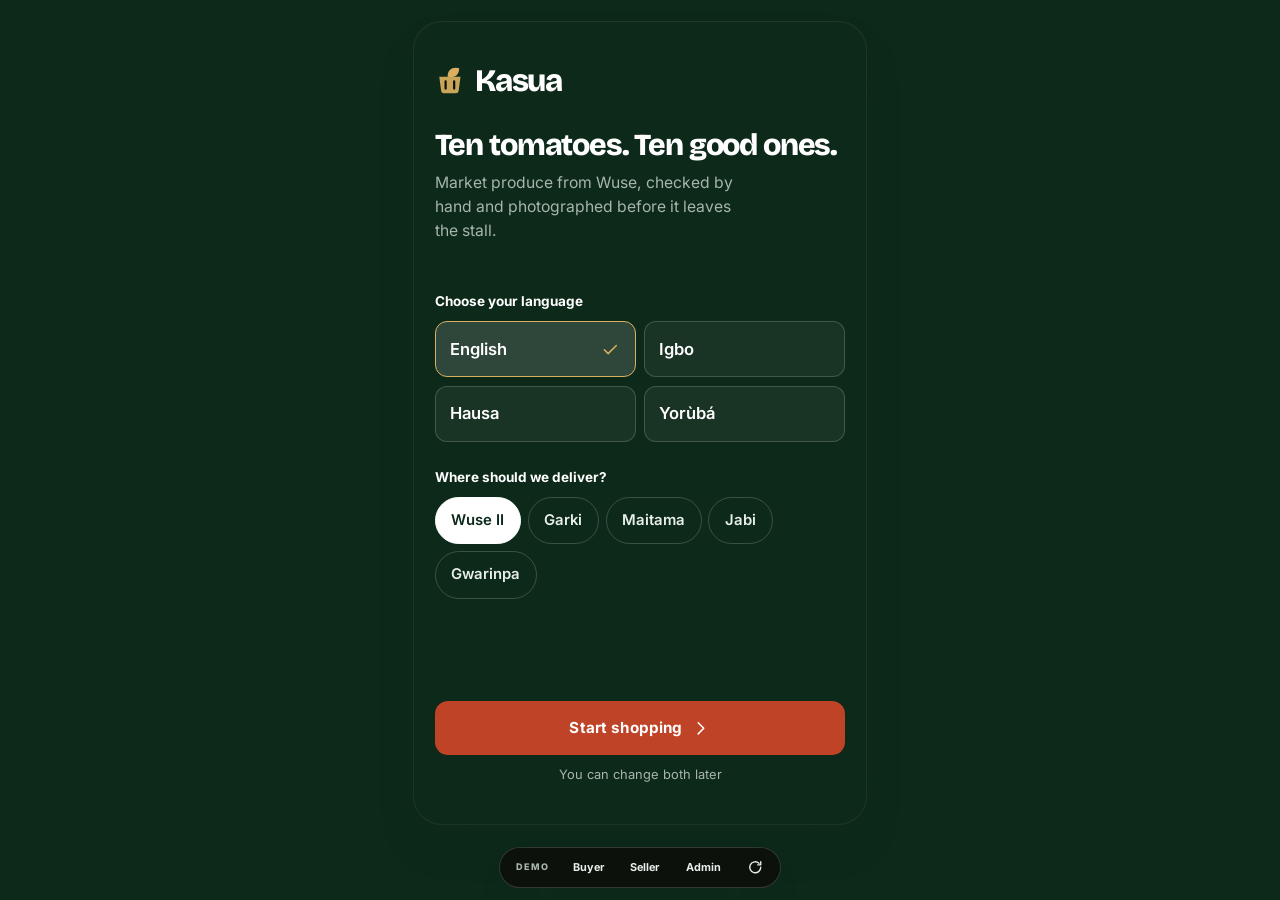
==== commit d41953b4: "Kasua: refined palette, welcome screen, minimum order, product-grade polish Renames the product to K" ====
--- a/index.html
+++ b/index.html
@@ -3,9 +3,9 @@
 <head>
 <meta charset="utf-8">
 <meta name="viewport" content="width=device-width, initial-scale=1, viewport-fit=cover">
-<title>Kasu — market produce, held to supermarket standard</title>
-<meta name="description" content="Kasu: Abuja market produce inspected and photographed at the stall before it leaves. Buyer, seller and admin views. English, Igbo, Hausa and Yoruba.">
-<meta name="theme-color" content="#0E100C">
+<title>Kasua — market produce, held to supermarket standard</title>
+<meta name="description" content="Kasua: Abuja market produce inspected and photographed at the stall before it leaves. Buyer, seller and admin views. English, Igbo, Hausa and Yoruba.">
+<meta name="theme-color" content="#0d291a">
 <link rel="preload" href="assets/fonts/bricolage-var.woff2" as="font" type="font/woff2" crossorigin>
 <link rel="preload" href="assets/fonts/inter-var.woff2" as="font" type="font/woff2" crossorigin>
 <link rel="stylesheet" href="assets/app.css">
--- a/assets/app.css
+++ b/assets/app.css
@@ -1,7 +1,7 @@
 @import url("tokens.css");
 
 /* ============================================================
-   Kasu app — buyer · seller · admin
+   Kasua app — buyer · seller · admin
    Layout signatures that are ours, not borrowed:
      .ledger     timestamped inspection log
      .receipt    perforated proof receipt
@@ -16,7 +16,7 @@
 html[data-scale="lg"]{ font-size:19px; }
 html[data-scale="xl"]{ font-size:21.5px; }
 
-body{ margin:0; color:var(--ink); background:var(--void);
+body{ margin:0; color:var(--ink); background:var(--deep);
   font-family:var(--f-body); font-size:1rem; line-height:1.55;
   -webkit-font-smoothing:antialiased; }
 h1,h2,h3,h4{ font-family:var(--f-display); font-weight:800; letter-spacing:-.03em; line-height:1.05; margin:0; }
@@ -32,47 +32,43 @@
 #root{ height:100vh; height:100dvh; display:flex; align-items:flex-start; justify-content:center; }
 /* Fixed height, not min-height: the shell owns the viewport so .scroll does the
    scrolling and .nav stays pinned. min-height lets tall content push the nav off. */
-.device{ width:100%; max-width:452px; height:100vh; height:100dvh; background:var(--ivory);
+.device{ width:100%; max-width:452px; height:100vh; height:100dvh; background:var(--bg);
   display:flex; flex-direction:column; position:relative; overflow:hidden; }
 @media (min-width:920px){
   #root{ padding:22px 16px 76px; }
   .device{ height:min(900px, calc(100vh - 98px)); height:min(900px, calc(100dvh - 98px));
-    border-radius:var(--r-xl); box-shadow:var(--sh-3), 0 0 0 1px rgba(255,255,255,.07); }
+    border-radius:var(--r-xl); box-shadow:var(--sh-3), 0 0 0 1px oklch(1 0 0 / .07); }
 }
 .scroll{ flex:1; overflow-y:auto; overscroll-behavior:contain; padding-bottom:1.5rem; }
 .scroll::-webkit-scrollbar{ width:0 }
 .screen{ animation:sIn .26s cubic-bezier(.22,.61,.36,1) both; }
 @keyframes sIn{ from{ opacity:0; transform:translateY(8px) } to{ opacity:1; transform:none } }
 
-/* stagger for lists/grids (skill rule: 30-50ms per item) */
-.stag > *{ animation:sUp .34s cubic-bezier(.22,.61,.36,1) both; }
-.stag > *:nth-child(1){animation-delay:.02s} .stag > *:nth-child(2){animation-delay:.06s}
-.stag > *:nth-child(3){animation-delay:.10s} .stag > *:nth-child(4){animation-delay:.14s}
-.stag > *:nth-child(5){animation-delay:.18s} .stag > *:nth-child(6){animation-delay:.22s}
-.stag > *:nth-child(7){animation-delay:.26s} .stag > *:nth-child(8){animation-delay:.30s}
-.stag > *:nth-child(n+9){animation-delay:.34s}
-@keyframes sUp{ from{ opacity:0; transform:translateY(12px) } to{ opacity:1; transform:none } }
+/* Deliberately no list-entrance stagger. This is a product surface: it
+   opens into a task, and watching rows assemble themselves on every
+   navigation is decoration, not state. Motion here is reserved for things
+   that changed — see .bump, .fly and the tracking pulse. */
 
 /* ---------- top bar ---------- */
-.bar{ flex:none; background:var(--void); color:var(--on-dark); padding:.9rem 1rem .85rem;
+.bar{ flex:none; background:var(--deep); color:var(--on-deep); padding:.9rem 1rem .85rem;
   position:relative; }
 .bar:after{ content:""; position:absolute; left:0; right:0; bottom:0; height:2px;
-  background:repeating-linear-gradient(90deg,var(--rust) 0 14px,var(--leaf) 14px 22px,transparent 22px 40px); opacity:.55; }
+  background:repeating-linear-gradient(90deg,var(--act) 0 14px,var(--ok) 14px 22px,transparent 22px 40px); opacity:.55; }
 .bar .barrow{ display:flex; align-items:center; gap:.7rem; }
 .wm{ font-size:1.16rem; color:#fff; }
-.wm .mark{ color:var(--leaf); }
-.bar .loc{ display:flex; align-items:center; gap:.28rem; font-size:.7rem; color:var(--on-dark-2);
+.wm .mark{ color:var(--ok); }
+.bar .loc{ display:flex; align-items:center; gap:.28rem; font-size:.7rem; color:var(--on-deep-2);
   font-weight:500; margin-top:.18rem; }
 .bar .loc .ico{ width:13px; height:13px; }
-.iconbtn{ position:relative; width:44px; height:44px; border-radius:12px; background:rgba(255,255,255,.09);
+.iconbtn{ position:relative; width:2.75rem; height:2.75rem; border-radius:12px; background:oklch(1 0 0 / .09);
   display:flex; align-items:center; justify-content:center; flex:none; transition:transform var(--t-fast),background var(--t-fast); }
 .iconbtn:active{ transform:scale(.94); background:rgba(255,255,255,.16); }
 .iconbtn .dot{ position:absolute; top:5px; right:5px; min-width:17px; height:17px; padding:0 4px;
-  border-radius:9px; background:var(--rust); color:#fff; font-size:.6rem; font-weight:800;
-  display:flex; align-items:center; justify-content:center; border:2px solid var(--void); }
-.searchb{ margin-top:.7rem; display:flex; align-items:center; gap:.5rem; min-height:44px;
-  background:rgba(255,255,255,.08); border-radius:11px; padding:.55rem .8rem;
-  font-size:.82rem; color:var(--on-dark-2); }
+  border-radius:9px; background:var(--act); color:#fff; font-size:.6rem; font-weight:800;
+  display:flex; align-items:center; justify-content:center; border:2px solid var(--deep); }
+.searchb{ margin-top:.7rem; display:flex; align-items:center; gap:.5rem; min-height:2.75rem;
+  background:oklch(1 0 0 / .08); border-radius:11px; padding:.55rem .8rem;
+  font-size:.82rem; color:var(--on-deep-2); }
 
 /* the live cut-off countdown — urgency, honestly framed */
 .cutoff{ display:flex; align-items:center; gap:.45rem; margin-top:.6rem; font-size:.7rem;
@@ -93,24 +89,28 @@
   color:var(--ink-3); position:relative; transition:color var(--t-fast); text-align:center;
   line-height:1.15; }
 .nav a .ico{ width:1.45rem; height:1.45rem; transition:transform var(--t-fast); }
-.nav a.on{ color:var(--rust); }
+.nav a.on{ color:var(--act); }
 .nav a.on .ico{ transform:translateY(-1px); }
 .nav a.on:before{ content:""; position:absolute; top:0; width:22px; height:2.5px;
-  border-radius:0 0 3px 3px; background:var(--rust); }
+  border-radius:0 0 3px 3px; background:var(--act); }
 .nav a .dot{ position:absolute; top:3px; right:24%; min-width:16px; height:16px; padding:0 3px;
-  border-radius:8px; background:var(--rust); color:#fff; font-size:.58rem; font-weight:800;
+  border-radius:8px; background:var(--act); color:#fff; font-size:.58rem; font-weight:800;
   display:flex; align-items:center; justify-content:center; }
 
 /* ---------- generic blocks ---------- */
 .pad{ padding:0 1rem; }
 .head{ display:flex; align-items:center; gap:.65rem; padding:.95rem 1rem .35rem; }
-.back{ width:38px; height:38px; border-radius:11px; background:#fff; border:1px solid var(--line);
+.back{ width:2.7rem; height:2.7rem; border-radius:11px; background:#fff; border:1px solid var(--line);
   display:flex; align-items:center; justify-content:center; flex:none; }
 .head h2{ font-size:1.35rem; }
 .sect{ display:flex; align-items:baseline; justify-content:space-between; gap:.6rem; padding:1.15rem 1rem .5rem; }
 .sect h3{ font-size:1.18rem; }
 .sect .m{ font-size:.78rem; color:var(--ink-3); font-weight:700; }
+/* .eye is reserved for genuinely named artifacts (the inspection ledger,
+   the dark panel kickers). A tracked uppercase eyebrow above every single
+   section is template grammar, not voice — most labels use .lbl. */
 .eye{ font-size:.7rem; font-weight:800; letter-spacing:.14em; text-transform:uppercase; color:var(--ink-3); }
+.lbl{ font-size:.82rem; font-weight:700; color:var(--ink-2); margin-bottom:.4rem; }
 .mut{ color:var(--ink-2); }
 .tiny{ font-size:.82rem; }
 .note{ font-size:.78rem; color:var(--ink-3); }
@@ -118,38 +118,39 @@
 .card{ background:#fff; border:1px solid var(--line); border-radius:var(--r); box-shadow:var(--sh-1); }
 .panel{ margin:.75rem 1rem 0; background:#fff; border:1px solid var(--line);
   border-radius:var(--r); box-shadow:var(--sh-1); padding:.9rem 1rem; }
-.panel.dark{ background:var(--soil); border-color:var(--line-dk); color:var(--on-dark); }
+.panel.dark{ background:var(--deep-2); border-color:var(--line-on-deep); color:var(--on-deep); }
 .panel.dark h3{ color:#fff; }
-.panel.leaf{ background:var(--leaf-tint); border-color:#C6DCCA; }
-.panel.rust{ background:var(--rust-tint); border-color:#F1D5C9; }
-.panel.gold{ background:var(--gold-tint); border-color:#EEDCAF; }
+.panel.leaf{ background:var(--ok-tint); border-color:oklch(0.885 0.040 158); }
+.panel.rust{ background:var(--act-tint); border-color:oklch(0.885 0.035 34); }
+.panel.gold{ background:var(--gold-tint); border-color:oklch(0.890 0.055 82); }
 .panel.flat{ box-shadow:none; }
 
-.pill{ display:inline-flex; align-items:center; gap:.28rem; font-size:.6rem; font-weight:800;
+.pill{ display:inline-flex; align-items:center; gap:.28rem; font-size:.7rem; font-weight:800;
   letter-spacing:.04em; text-transform:uppercase; padding:.22rem .5rem; border-radius:6px; }
 .pill .ico{ width:12px; height:12px; stroke-width:2.4; }
-.pill.leaf{ background:var(--leaf-tint); color:var(--leaf-dk); }
-.pill.rust{ background:var(--rust-tint); color:var(--rust-dk); }
-.pill.gold{ background:var(--gold-tint); color:#8A6608; }
-.pill.bad{ background:var(--alert-tint); color:var(--alert); }
-.pill.grey{ background:var(--ivory-2); color:var(--ink-2); }
+.pill.leaf{ background:var(--ok-tint); color:var(--ok-deep); }
+.pill.act{ background:var(--act-tint); color:var(--act-press); }
+.pill.rust{ background:var(--act-tint); color:var(--act-press); }
+.pill.gold{ background:var(--gold-tint); color:var(--gold-ink); }
+.pill.bad{ background:var(--bad-tint); color:var(--bad); }
+.pill.grey{ background:var(--sunken); color:var(--ink-2); }
 
 .btn{ display:flex; align-items:center; justify-content:center; gap:.45rem; width:100%;
-  min-height:54px; background:var(--rust); color:#fff; border-radius:13px;
+  min-height:54px; background:var(--act); color:#fff; border-radius:13px;
   font-size:.92rem; font-weight:700; letter-spacing:.01em;
   transition:transform var(--t-fast), background var(--t-fast); }
-.btn:active{ transform:scale(.98); background:var(--rust-dk); }
-.btn.leaf{ background:var(--leaf); } .btn.leaf:active{ background:var(--leaf-dk); }
-.btn.dark{ background:var(--void); }
+.btn:active{ transform:scale(.98); background:var(--act-press); }
+.btn.leaf{ background:var(--ok); } .btn.leaf:active{ background:var(--ok-deep); }
+.btn.dark{ background:var(--deep); }
 .btn[disabled]{ background:#C7C3B8; pointer-events:none; }
 .btn.ghost{ background:transparent; color:var(--ink); border:1.5px solid var(--ink); }
 .btnsm{ display:inline-flex; align-items:center; gap:.3rem; min-height:44px; padding:0 .9rem;
   border:1px solid var(--line); background:#fff; border-radius:10px;
   font-size:.82rem; font-weight:700; transition:transform var(--t-fast); }
 .btnsm:active{ transform:scale(.96); }
-.btnsm.on{ background:var(--leaf); border-color:var(--leaf); color:#fff; }
+.btnsm.on{ background:var(--ok); border-color:var(--ok); color:#fff; }
 .sticky{ position:sticky; bottom:0; padding:.7rem 1rem calc(.8rem + env(safe-area-inset-bottom,0px));
-  background:linear-gradient(180deg,rgba(247,244,237,0),var(--ivory) 30%); }
+  background:linear-gradient(180deg,rgba(247,244,237,0),var(--bg) 30%); }
 
 .kv{ display:flex; justify-content:space-between; align-items:baseline; gap:.7rem;
   padding:.42rem 0; font-size:.88rem; border-bottom:1px solid var(--line); }
@@ -168,13 +169,13 @@
 .prow .nm{ font-size:.92rem; font-weight:700; }
 .prow .wy{ font-size:.76rem; color:var(--ink-3); margin-top:.06rem; }
 .prow .rt{ text-align:right; flex:none; }
-.prow .pr{ font-family:var(--f-display); font-weight:800; font-size:1.1rem; letter-spacing:-.02em; }
+.prow .pr{ font-weight:750; font-size:1.1rem; }
 .mv{ display:inline-flex; align-items:center; gap:.12rem; font-size:.8rem; font-weight:800;
   padding:.14rem .4rem; border-radius:6px; margin-top:.18rem; }
 .mv .ico{ width:.85rem; height:.85rem; stroke-width:2.8; }
-.mv.dn{ background:var(--leaf-tint); color:var(--leaf-dk); }
-.mv.up{ background:var(--alert-tint); color:var(--alert); }
-.mv.fl{ background:var(--ivory-2); color:var(--ink-2); }
+.mv.dn{ background:var(--ok-tint); color:var(--ok-deep); }
+.mv.up{ background:var(--bad-tint); color:var(--bad); }
+.mv.fl{ background:var(--sunken); color:var(--ink-2); }
 
 /* ============================================================
    SHOPPING LIST — type it or send a photo
@@ -186,18 +187,18 @@
 .way{ display:flex; flex-direction:column; align-items:center; justify-content:center; gap:.3rem;
   min-height:5rem; border:1.5px solid var(--line); border-radius:var(--r); background:#fff;
   font-size:.82rem; font-weight:700; transition:border-color var(--t-fast), background var(--t-fast); }
-.way .ico{ width:1.5rem; height:1.5rem; color:var(--rust); }
-.way:active{ background:var(--rust-tint); border-color:var(--rust); }
+.way .ico{ width:1.5rem; height:1.5rem; color:var(--act); }
+.way:active{ background:var(--act-tint); border-color:var(--act); }
 .match{ display:flex; align-items:center; gap:.7rem; padding:.6rem 1rem; background:#fff;
   border-bottom:1px solid var(--line); }
 .match img{ width:44px; height:44px; border-radius:10px; object-fit:cover; flex:none; }
 .match .bd{ flex:1; min-width:0; }
 .match .src{ font-size:.76rem; color:var(--ink-3); font-style:italic; }
-.match.miss{ background:var(--alert-tint); }
-.match.miss .bd{ color:var(--alert); font-weight:600; }
+.match.miss{ background:var(--bad-tint); }
+.match.miss .bd{ color:var(--bad); font-weight:600; }
 .thinking{ display:flex; align-items:center; gap:.6rem; padding:1.4rem 1rem; justify-content:center;
   font-size:.88rem; font-weight:600; color:var(--ink-2); }
-.thinking i{ width:.55rem; height:.55rem; border-radius:50%; background:var(--rust);
+.thinking i{ width:.55rem; height:.55rem; border-radius:50%; background:var(--act);
   animation:blink 1s ease-in-out infinite; }
 .thinking i:nth-child(2){ animation-delay:.15s } .thinking i:nth-child(3){ animation-delay:.3s }
 @keyframes blink{ 0%,100%{ opacity:.25 } 50%{ opacity:1 } }
@@ -209,14 +210,14 @@
 .daybtn{ min-height:3.1rem; border:1.5px solid var(--line); border-radius:12px; background:#fff;
   font-size:.85rem; font-weight:700; display:flex; align-items:center; justify-content:center;
   transition:all var(--t-fast); padding:.3rem; text-align:center; line-height:1.2; }
-.daybtn.on{ background:var(--void); border-color:var(--void); color:#fff; }
+.daybtn.on{ background:var(--deep); border-color:var(--deep); color:#fff; }
 .slot{ display:flex; align-items:center; gap:.7rem; min-height:3.6rem; padding:.6rem .8rem;
   border:1.5px solid var(--line); border-radius:12px; background:#fff; margin-bottom:.45rem;
   width:100%; text-align:left; transition:all var(--t-fast); }
-.slot.on{ border-color:var(--rust); background:var(--rust-tint); }
+.slot.on{ border-color:var(--act); background:var(--act-tint); }
 .slot .rd{ width:1.2rem; height:1.2rem; border-radius:50%; border:2px solid #B4AFA2; flex:none; position:relative; }
-.slot.on .rd{ border-color:var(--rust); }
-.slot.on .rd:after{ content:''; position:absolute; inset:3px; border-radius:50%; background:var(--rust); }
+.slot.on .rd{ border-color:var(--act); }
+.slot.on .rd:after{ content:''; position:absolute; inset:3px; border-radius:50%; background:var(--act); }
 .slot .nm{ font-size:.92rem; font-weight:700; }
 .slot .tm{ font-size:.78rem; color:var(--ink-3); }
 .slot .ico{ color:var(--ink-3); width:1.25rem; height:1.25rem; }
@@ -228,8 +229,8 @@
 .langbtn{ display:flex; align-items:center; gap:.5rem; min-height:3.2rem; padding:.5rem .75rem;
   border:1.5px solid var(--line); border-radius:12px; background:#fff; font-size:.92rem;
   font-weight:700; transition:all var(--t-fast); }
-.langbtn.on{ border-color:var(--leaf); background:var(--leaf-tint); color:var(--leaf-dk); }
-.langbtn .tick{ margin-left:auto; width:1.15rem; height:1.15rem; color:var(--leaf); opacity:0; }
+.langbtn.on{ border-color:var(--ok); background:var(--ok-tint); color:var(--ok-deep); }
+.langbtn .tick{ margin-left:auto; width:1.15rem; height:1.15rem; color:var(--ok); opacity:0; }
 .langbtn.on .tick{ opacity:1; }
 .sizerow{ display:grid; grid-template-columns:repeat(3,1fr); gap:.5rem; }
 .sizebtn{ min-height:3.6rem; border:1.5px solid var(--line); border-radius:12px; background:#fff;
@@ -239,16 +240,66 @@
 .sizebtn:nth-child(1) .a{ font-size:1rem } .sizebtn:nth-child(2) .a{ font-size:1.35rem }
 .sizebtn:nth-child(3) .a{ font-size:1.7rem }
 .sizebtn .l{ font-size:.68rem; font-weight:700; color:var(--ink-3); }
-.sizebtn.on{ border-color:var(--rust); background:var(--rust-tint); color:var(--rust-dk); }
-.sizebtn.on .l{ color:var(--rust-dk); }
+.sizebtn.on{ border-color:var(--act); background:var(--act-tint); color:var(--act-press); }
+.sizebtn.on .l{ color:var(--act-press); }
+
+/* ============================================================
+   WELCOME — the one screen that earns Committed colour.
+   Everything else in the app is Restrained; this is the single
+   surface where the brand green carries the whole thing.
+   Two decisions, both pre-answered, so one tap gets you in.
+   ============================================================ */
+.welcome{ width:100%; max-width:452px; min-height:100vh; min-height:100dvh;
+  background:var(--deep); color:var(--on-deep);
+  display:flex; flex-direction:column; padding:0 1.25rem;
+  overflow-y:auto; }
+@media (min-width:920px){
+  .welcome{ min-height:min(900px, calc(100dvh - 98px)); border-radius:var(--r-xl);
+    box-shadow:var(--sh-3), 0 0 0 1px oklch(1 0 0 / .07); }
+}
+.welcome .top{ padding:2.6rem 0 1.4rem; }
+.welcome .wm{ font-size:1.9rem; color:#fff; }
+.welcome .wm .mark{ color:var(--gold-on-deep); }
+.welcome h1{ font-size:1.85rem; line-height:1.08; color:#fff; margin:1.6rem 0 .5rem;
+  letter-spacing:-.038em; text-wrap:balance; }
+.welcome .sub{ font-size:.95rem; color:var(--on-deep-2); max-width:32ch; margin:0; }
+.welcome .grp{ margin-top:1.5rem; }
+.welcome .lbl{ font-size:.82rem; font-weight:700; color:#fff; margin-bottom:.55rem; }
+.wlang{ display:grid; grid-template-columns:1fr 1fr; gap:.5rem; }
+.wlang button{ display:flex; align-items:center; justify-content:space-between; gap:.4rem;
+  min-height:3.4rem; padding:.5rem .85rem; border-radius:12px;
+  border:1.5px solid oklch(1 0 0 / .18); background:oklch(1 0 0 / .05); color:#fff;
+  font-size:1rem; font-weight:600; transition:background var(--t-fast), border-color var(--t-fast); }
+.wlang button .ico{ opacity:0; color:var(--gold-on-deep); }
+.wlang button[aria-pressed="true"]{ background:oklch(1 0 0 / .14); border-color:var(--gold-on-deep); }
+.wlang button[aria-pressed="true"] .ico{ opacity:1; }
+.wdist{ display:flex; flex-wrap:wrap; gap:.4rem; }
+.wdist button{ min-height:2.9rem; padding:0 .95rem; border-radius:999px;
+  border:1.5px solid oklch(1 0 0 / .18); background:transparent; color:var(--on-deep);
+  font-size:.9rem; font-weight:600; transition:background var(--t-fast), border-color var(--t-fast); }
+.wdist button[aria-pressed="true"]{ background:#fff; color:var(--deep); border-color:#fff; }
+.welcome .foot{ margin-top:auto; padding:1.4rem 0 calc(1.6rem + env(safe-area-inset-bottom,0px)); }
+.welcome .foot .btn{ background:var(--act); }
+.welcome .foot .note{ text-align:center; color:var(--on-deep-2); margin-top:.6rem; }
+
+/* ---------- minimum spend ---------- */
+.minbar{ display:flex; align-items:center; gap:.7rem; margin:.75rem 1rem 0;
+  padding:.75rem .9rem; border-radius:var(--r);
+  background:var(--warn-tint); border:1px solid oklch(0.880 0.045 70); }
+.minbar .ico{ color:var(--warn); flex:none; }
+.minbar b{ display:block; font-size:.88rem; color:var(--ink); }
+.minbar small{ font-size:.78rem; color:var(--ink-2); }
+.progress{ height:.4rem; border-radius:999px; background:oklch(1 0 0 / .7); overflow:hidden; margin-top:.45rem; }
+.progress i{ display:block; height:100%; background:var(--warn); border-radius:999px;
+  transition:width var(--t-slow); }
 
 /* a live order, surfaced wherever the buyer is */
 .trackbar{ display:flex; align-items:center; gap:.65rem; margin:.75rem 1rem 0; padding:.7rem .85rem;
-  background:var(--void); color:#fff; border-radius:var(--r); }
+  background:var(--deep); color:#fff; border-radius:var(--r); }
 .trackbar .ico{ color:var(--gold); flex:none; }
 .trackbar .bd{ flex:1; min-width:0; }
 .trackbar b{ font-size:.85rem; display:block; }
-.trackbar small{ font-size:.76rem; color:var(--on-dark-2); }
+.trackbar small{ font-size:.76rem; color:var(--on-deep-2); }
 
 /* ---------- streak + points (engagement) ---------- */
 .streak{ display:flex; gap:.5rem; padding:.75rem 1rem 0; }
@@ -256,13 +307,13 @@
   border-radius:12px; padding:.55rem .7rem; box-shadow:var(--sh-1); }
 .spill .ic{ width:30px; height:30px; border-radius:9px; display:flex; align-items:center;
   justify-content:center; flex:none; }
-.spill .ic.leaf{ background:var(--leaf-tint); color:var(--leaf); }
+.spill .ic.leaf{ background:var(--ok-tint); color:var(--ok); }
 .spill .ic.gold{ background:var(--gold-tint); color:#9A7208; }
-.spill .v{ font-family:var(--f-display); font-weight:800; font-size:1.1rem; line-height:1.05; }
+.spill .v{ font-weight:750; font-size:1.1rem; line-height:1.05; }
 .spill .l{ font-size:.7rem; color:var(--ink-3); font-weight:700; letter-spacing:.04em; text-transform:uppercase; }
 .pips{ display:flex; gap:3px; margin-top:.3rem; }
-.pips i{ width:100%; height:4px; border-radius:2px; background:var(--ivory-2); }
-.pips i.on{ background:var(--leaf); }
+.pips i{ width:100%; height:4px; border-radius:2px; background:var(--sunken); }
+.pips i.on{ background:var(--ok); }
 
 /* ---------- price movers ---------- */
 .movers{ display:flex; gap:.5rem; padding:.6rem 1rem .1rem; overflow-x:auto; scrollbar-width:none; }
@@ -273,40 +324,44 @@
 .mover .n{ font-size:.72rem; font-weight:700; white-space:nowrap; }
 .mover .d{ display:flex; align-items:center; gap:.1rem; font-size:.66rem; font-weight:800; }
 .mover .d .ico{ width:12px; height:12px; stroke-width:2.6; }
-.mover .d.dn{ color:var(--leaf); } .mover .d.up{ color:var(--alert); }
+.mover .d.dn{ color:var(--ok); } .mover .d.up{ color:var(--bad); }
 
 /* ---------- promo ---------- */
 .promo{ position:relative; margin:.85rem 1rem 0; border-radius:var(--r-lg); overflow:hidden;
   min-height:158px; display:flex; align-items:flex-end; color:#fff; }
 .promo img{ position:absolute; inset:0; width:100%; height:100%; object-fit:cover; }
+/* The scrim carries the contrast on its own rather than assuming the photo
+   underneath is dark — fully opaque where the words actually sit. */
 .promo .sh{ position:absolute; inset:0;
-  background:linear-gradient(105deg,rgba(14,16,12,.95) 26%,rgba(14,16,12,.35) 78%); }
+  background:linear-gradient(105deg, var(--deep) 0%, oklch(0.255 0.045 158 / .93) 44%,
+    oklch(0.255 0.045 158 / .40) 84%); }
 .promo .in{ position:relative; padding:.95rem 1rem 1rem; max-width:80%; }
-.promo .eye{ color:var(--gold); }
+/* .lbl defaults to dark ink; inside the promo it sits on the scrim. */
+.promo .eye,.promo .lbl{ color:var(--gold-on-deep); margin-bottom:0; }
 .promo h3{ font-size:1.28rem; margin:.25rem 0 .2rem; }
 .promo p{ font-size:.73rem; color:#C8CCBE; margin:0 0 .65rem; }
 .promo .go{ display:inline-flex; align-items:center; gap:.3rem; min-height:36px; padding:0 .8rem;
-  background:#fff; color:var(--void); border-radius:9px; font-size:.7rem; font-weight:800; }
+  background:#fff; color:var(--deep); border-radius:9px; font-size:.7rem; font-weight:800; }
 
 /* ---------- chips ---------- */
 .chips{ display:flex; gap:.4rem; padding:.85rem 1rem .15rem; overflow-x:auto; scrollbar-width:none; }
 .chips::-webkit-scrollbar{ display:none }
-.chip{ flex:none; min-height:42px; padding:0 .95rem; display:flex; align-items:center;
+.chip{ flex:none; min-height:2.7rem; padding:0 .95rem; display:flex; align-items:center;
   border-radius:999px; background:#fff; border:1px solid var(--line);
   font-size:.82rem; font-weight:700; white-space:nowrap; transition:all var(--t-fast); }
-.chip.on{ background:var(--void); border-color:var(--void); color:#fff; }
+.chip.on{ background:var(--deep); border-color:var(--deep); color:#fff; }
 
 /* ---------- product grid ---------- */
 .grid{ display:grid; grid-template-columns:1fr 1fr; gap:.65rem; padding:.65rem 1rem 0; }
 .pc{ background:#fff; border:1px solid var(--line); border-radius:var(--r); overflow:hidden;
   box-shadow:var(--sh-1); transition:transform var(--t-fast), box-shadow var(--t); }
 .pc:active{ transform:scale(.985); }
-.pc .im{ position:relative; aspect-ratio:5/4; overflow:hidden; background:var(--ivory-2); }
+.pc .im{ position:relative; aspect-ratio:5/4; overflow:hidden; background:var(--sunken); }
 .pc .im img{ width:100%; height:100%; object-fit:cover; transition:transform var(--t-slow); }
 .pc:hover .im img{ transform:scale(1.05); }
 /* the inspection stamp — gold, corner-set, rotated. Ours. */
 .stampb{ position:absolute; top:6px; left:6px; display:flex; align-items:center; gap:.22rem;
-  background:rgba(14,16,12,.82); color:var(--gold); backdrop-filter:blur(3px);
+  background:oklch(0.255 0.045 158 / .94); color:var(--gold-on-deep);
   font-size:.62rem; font-weight:800; letter-spacing:.04em; text-transform:uppercase;
   padding:.2rem .38rem; border-radius:5px; }
 .stampb .ico{ width:10px; height:10px; stroke-width:3; }
@@ -314,18 +369,22 @@
 .pc .nm{ font-size:.9rem; font-weight:700; line-height:1.25; }
 .pc .un{ font-size:.78rem; color:var(--ink-3); margin-top:.08rem; min-height:1.6em; }
 .pc .ft{ display:flex; align-items:center; justify-content:space-between; gap:.4rem; margin-top:.45rem; }
-.pc .pr{ font-family:var(--f-display); font-weight:800; font-size:1.12rem; letter-spacing:-.02em; }
-.add{ width:34px; height:34px; border-radius:10px; background:var(--void); color:#fff;
-  display:flex; align-items:center; justify-content:center; flex:none;
+.pc .pr{ font-weight:750; font-size:1.1rem; }
+/* The visual button stays 34px so it does not dominate a small card, but the
+   hit area is pushed out to the 44px minimum with a pseudo-element. */
+.add{ width:34px; height:34px; border-radius:10px; background:var(--deep); color:#fff;
+  display:flex; align-items:center; justify-content:center; flex:none; position:relative;
   transition:transform var(--t-fast), background var(--t-fast); }
+.add:after{ content:; position:absolute; top:50%; left:50%; width:44px; height:44px;
+  transform:translate(-50%,-50%); }
 .add:active{ transform:scale(.88); }
-.add.in{ background:var(--leaf); font-size:.8rem; font-weight:800; }
+.add.in{ background:var(--ok); font-size:.8rem; font-weight:800; }
 .add .ico{ width:17px; height:17px; stroke-width:2.4; }
 
 /* ---------- list rows ---------- */
 .row{ display:flex; align-items:center; gap:.7rem; padding:.6rem 1rem; background:#fff;
   border-bottom:1px solid var(--line); }
-.row .th{ width:50px; height:50px; border-radius:11px; object-fit:cover; flex:none; background:var(--ivory-2); }
+.row .th{ width:50px; height:50px; border-radius:11px; object-fit:cover; flex:none; background:var(--sunken); }
 .row .bd{ flex:1; min-width:0; }
 .row .nm{ font-size:.94rem; font-weight:700; }
 .row .un{ font-size:.8rem; color:var(--ink-3); }
@@ -334,9 +393,12 @@
   display:flex; align-items:center; justify-content:center; transition:transform var(--t-fast); }
 .qb:active{ transform:scale(.9); }
 .qn{ font-size:.85rem; font-weight:800; min-width:18px; text-align:center; }
-.sw{ width:46px; height:28px; border-radius:14px; background:#D5D0C4; position:relative; flex:none;
+/* The switch reads at 46x28 but answers to a full 44px-tall touch area. */
+.sw{ width:46px; height:28px; border-radius:14px; background:var(--line-strong); position:relative; flex:none;
   transition:background var(--t-fast); }
-.sw.on{ background:var(--leaf); }
+.sw:after{ content:; position:absolute; top:50%; left:50%; width:48px; height:44px;
+  transform:translate(-50%,-50%); }
+.sw.on{ background:var(--ok); }
 .sw i{ position:absolute; top:3px; left:3px; width:22px; height:22px; border-radius:50%;
   background:#fff; box-shadow:var(--sh-1); transition:left var(--t-fast); }
 .sw.on i{ left:21px; }
@@ -344,17 +406,17 @@
 .opt{ display:flex; align-items:center; gap:.65rem; min-height:52px; padding:.6rem .75rem;
   border:1.5px solid var(--line); border-radius:12px; margin-bottom:.4rem; background:#fff;
   transition:border-color var(--t-fast), background var(--t-fast); }
-.opt.sel{ border-color:var(--rust); background:var(--rust-tint); }
+.opt.sel{ border-color:var(--act); background:var(--act-tint); }
 .opt .rd{ width:19px; height:19px; border-radius:50%; border:2px solid #B4AFA2; flex:none; position:relative; }
-.opt.sel .rd{ border-color:var(--rust); }
-.opt.sel .rd:after{ content:""; position:absolute; inset:3px; border-radius:50%; background:var(--rust); }
+.opt.sel .rd{ border-color:var(--act); }
+.opt.sel .rd:after{ content:""; position:absolute; inset:3px; border-radius:50%; background:var(--act); }
 .opt .nm{ font-size:.92rem; font-weight:700; } .opt .un{ font-size:.79rem; color:var(--ink-3); }
 
 /* ---------- THE LEDGER — our signature timeline ---------- */
 .ledger{ margin:.75rem 1rem 0; background:#fff; border:1px solid var(--line);
   border-radius:var(--r); overflow:hidden; box-shadow:var(--sh-1); }
 .ledger .lh{ display:flex; align-items:center; gap:.5rem; padding:.7rem .9rem;
-  background:var(--void); color:#fff; }
+  background:var(--deep); color:#fff; }
 .ledger .lh .eye{ color:var(--gold); }
 .lg{ display:flex; gap:.75rem; padding:.6rem .9rem; position:relative; }
 .lg .tm{ flex:none; width:44px; font-size:.66rem; font-weight:800; color:var(--ink-3);
@@ -365,8 +427,8 @@
 .lg .d .ico{ width:7px; height:7px; stroke:#fff; stroke-width:4; }
 .lg .ln{ width:2px; flex:1; background:var(--line); margin-top:2px; }
 .lg:last-child .ln{ display:none; }
-.lg.done .d{ background:var(--leaf); }
-.lg.now .d{ background:var(--rust); animation:pulse 1.9s ease-in-out infinite; }
+.lg.done .d{ background:var(--ok); }
+.lg.now .d{ background:var(--act); animation:pulse 1.9s ease-in-out infinite; }
 @keyframes pulse{ 0%,100%{ box-shadow:0 0 0 0 rgba(210,69,30,.5) } 55%{ box-shadow:0 0 0 8px rgba(210,69,30,0) } }
 .lg .bd{ flex:1; min-width:0; padding-bottom:.25rem; }
 .lg .t{ font-size:.82rem; font-weight:700; color:var(--ink-3); }
@@ -374,10 +436,10 @@
 .lg .s{ font-size:.7rem; color:var(--ink-3); margin-top:.05rem; }
 
 /* ---------- THE RECEIPT — perforated proof card ---------- */
-.receipt{ margin-top:.55rem; background:var(--ivory); border:1px solid var(--line);
+.receipt{ margin-top:.55rem; background:var(--bg); border:1px solid var(--line);
   border-radius:10px; overflow:hidden; position:relative; }
 .receipt:before,.receipt:after{ content:""; position:absolute; left:0; right:0; height:6px;
-  background:radial-gradient(circle at 5px 0, transparent 0 5px, var(--ivory) 5px) 0 0/12px 6px repeat-x; }
+  background:radial-gradient(circle at 5px 0, transparent 0 5px, var(--bg) 5px) 0 0/12px 6px repeat-x; }
 .receipt:before{ top:-1px; transform:scaleY(-1); }
 .receipt:after{ bottom:-1px; }
 .receipt img{ width:100%; height:132px; object-fit:cover; }
@@ -393,51 +455,54 @@
 .stamp .ico{ width:18px; height:18px; stroke-width:2.6; }
 .stamp.sm{ width:26px; height:26px; border-width:1.5px; }
 .stamp.sm .ico{ width:13px; height:13px; }
-.stamp.leaf{ border-color:var(--leaf); color:var(--leaf); }
+.stamp.leaf{ border-color:var(--ok); color:var(--ok); }
 
 /* ---------- rider ---------- */
-.rider{ margin:.75rem 1rem 0; background:var(--soil); color:var(--on-dark); border-radius:var(--r);
+.rider{ margin:.75rem 1rem 0; background:var(--deep-2); color:var(--on-deep); border-radius:var(--r);
   padding:.7rem .85rem; display:flex; align-items:center; gap:.7rem; }
 .rider .av{ width:42px; height:42px; border-radius:50%; overflow:hidden; flex:none; }
 .rider .av img{ width:100%; height:100%; object-fit:cover; }
 .rider .nm{ font-size:.83rem; font-weight:700; color:#fff; }
-.rider .sb{ font-size:.68rem; color:var(--on-dark-2); }
+.rider .sb{ font-size:.68rem; color:var(--on-deep-2); }
 .rider .call{ margin-left:auto; width:40px; height:40px; border-radius:11px;
-  background:var(--leaf); display:flex; align-items:center; justify-content:center; flex:none; }
+  background:var(--ok); display:flex; align-items:center; justify-content:center; flex:none; }
 
 /* ---------- empty ---------- */
 .empty{ text-align:center; padding:3rem 2rem; }
-.empty .ic{ width:58px; height:58px; margin:0 auto .7rem; border-radius:18px; background:var(--ivory-2);
+.empty .ic{ width:58px; height:58px; margin:0 auto .7rem; border-radius:18px; background:var(--sunken);
   color:var(--ink-3); display:flex; align-items:center; justify-content:center; }
 .empty .ic .ico{ width:26px; height:26px; }
 .empty h3{ font-size:1.3rem; margin-bottom:.25rem; }
 .empty p{ font-size:.9rem; color:var(--ink-2); max-width:27ch; margin:0 auto 1.1rem; }
 
 /* ---------- ops / seller ---------- */
-.opsbar{ background:var(--soil); color:#fff; padding:.75rem 1rem; display:flex; align-items:center; gap:.6rem; }
-.opsbar .r{ font-family:var(--f-display); font-weight:800; font-size:.92rem; letter-spacing:-.02em; }
-.opsbar .w{ font-size:.68rem; color:var(--on-dark-2); margin-left:auto; text-align:right; }
+.opsbar{ background:var(--deep-2); color:#fff; padding:.75rem 1rem; display:flex; align-items:center; gap:.6rem; }
+.opsbar .r{ font-weight:700; font-size:.95rem; }
+.opsbar .w{ font-size:.68rem; color:var(--on-deep-2); margin-left:auto; text-align:right; }
 .kpis{ display:grid; grid-template-columns:1fr 1fr; gap:.55rem; padding:.8rem 1rem 0; }
 .kpi{ background:#fff; border:1px solid var(--line); border-radius:12px; padding:.65rem .75rem;
   box-shadow:var(--sh-1); position:relative; overflow:hidden; }
-.kpi:before{ content:""; position:absolute; left:0; top:0; bottom:0; width:3px; background:var(--rust); }
-.kpi.leaf:before{ background:var(--leaf) } .kpi.gold:before{ background:var(--gold) } .kpi.bad:before{ background:var(--alert) }
-.kpi .v{ font-family:var(--f-display); font-weight:800; font-size:1.4rem; letter-spacing:-.03em; line-height:1.1; }
+.kpi .v{ font-weight:750; font-size:1.4rem; line-height:1.1; }
 .kpi .l{ font-size:.7rem; font-weight:700; letter-spacing:.06em; text-transform:uppercase; color:var(--ink-3); }
+/* The tile is classified by its label colour, not by a stuck-on side stripe. */
+.kpi.act  .l{ color:var(--act-press) }
+.kpi.leaf .l{ color:var(--ok-deep) }
+.kpi.gold .l{ color:var(--gold-ink) }
+.kpi.bad  .l{ color:var(--bad) }
 .kpi .dl{ font-size:.74rem; font-weight:800; display:flex; align-items:center; gap:.15rem; margin-top:.12rem; }
 .kpi .dl .ico{ width:11px; height:11px; stroke-width:2.6; }
-.kpi .dl.good{ color:var(--leaf) } .kpi .dl.bad{ color:var(--alert) }
+.kpi .dl.good{ color:var(--ok) } .kpi .dl.bad{ color:var(--bad) }
 
 /* sparkline bars — accessible: value labelled, not colour-only */
 .spark{ display:flex; align-items:flex-end; gap:3px; height:34px; margin-top:.4rem; }
-.spark i{ flex:1; background:var(--leaf-tint); border-radius:2px 2px 0 0; min-height:3px; }
-.spark i.hi{ background:var(--leaf); }
-.spark i.warn{ background:var(--gold); } .spark i.bad{ background:var(--alert); }
-
-.bar2{ height:6px; border-radius:3px; background:var(--ivory-2); overflow:hidden; margin-top:.3rem; }
-.bar2 i{ display:block; height:100%; background:var(--leaf); border-radius:3px;
+.spark i{ flex:1; background:var(--ok-tint); border-radius:2px 2px 0 0; min-height:3px; }
+.spark i.hi{ background:var(--ok); }
+.spark i.warn{ background:var(--gold); } .spark i.bad{ background:var(--bad); }
+
+.bar2{ height:6px; border-radius:3px; background:var(--sunken); overflow:hidden; margin-top:.3rem; }
+.bar2 i{ display:block; height:100%; background:var(--ok); border-radius:3px;
   transition:width var(--t-slow); }
-.bar2 i.warn{ background:var(--gold) } .bar2 i.bad{ background:var(--alert) }
+.bar2 i.warn{ background:var(--gold) } .bar2 i.bad{ background:var(--bad) }
 
 .pick{ display:flex; align-items:center; gap:.7rem; padding:.6rem 1rem; background:#fff;
   border-bottom:1px solid var(--line); transition:background var(--t-fast); }
@@ -445,13 +510,13 @@
 .pick .bd{ flex:1; min-width:0 }
 .pick .nm{ font-size:.82rem; font-weight:700 }
 .pick .un{ font-size:.67rem; color:var(--ink-3) }
-.pick.ok{ background:var(--leaf-tint) } .pick.rej{ background:var(--alert-tint) }
+.pick.ok{ background:var(--ok-tint) } .pick.rej{ background:var(--bad-tint) }
 .cnt{ display:flex; gap:.3rem; flex:none }
 .cnt button{ width:36px; height:36px; border-radius:9px; border:1.5px solid var(--line); background:#fff;
   display:flex; align-items:center; justify-content:center; transition:transform var(--t-fast) }
 .cnt button:active{ transform:scale(.9) }
-.cnt button.g{ border-color:var(--leaf); color:var(--leaf) }
-.cnt button.r{ border-color:var(--alert); color:var(--alert) }
+.cnt button.g{ border-color:var(--ok); color:var(--ok) }
+.cnt button.r{ border-color:var(--bad); color:var(--bad) }
 
 .tbl{ width:100%; border-collapse:collapse; font-size:.75rem; }
 .tbl th{ text-align:left; font-size:.58rem; letter-spacing:.1em; text-transform:uppercase;
@@ -465,25 +530,33 @@
   border:1px solid rgba(255,255,255,.16); border-radius:999px; padding:.28rem .3rem;
   backdrop-filter:blur(10px); box-shadow:var(--sh-3); }
 .demobar .lab{ font-size:.55rem; font-weight:800; letter-spacing:.14em; text-transform:uppercase;
-  color:var(--on-dark-2); padding:0 .5rem 0 .65rem; }
+  color:var(--on-deep-2); padding:0 .5rem 0 .65rem; }
 .demobar a,.demobar button{ display:flex; align-items:center; gap:.28rem; font-size:.66rem;
-  font-weight:700; color:var(--on-dark); padding:.4rem .7rem; border-radius:999px;
+  font-weight:700; color:var(--on-deep); padding:.4rem .7rem; border-radius:999px;
   transition:background var(--t-fast); }
 .demobar a .ico{ width:14px; height:14px; }
-.demobar a.on{ background:var(--rust); color:#fff; }
+.demobar a.on{ background:var(--act); color:#fff; }
 .demobar button:active{ background:rgba(255,255,255,.14); }
 @media (max-width:560px){ .demobar .lab{ display:none } .demobar a{ padding:.4rem .55rem } }
 
 /* ---------- toast + fly-to-basket ---------- */
 .toast{ position:fixed; left:50%; transform:translateX(-50%); bottom:74px; z-index:90;
-  display:flex; align-items:center; gap:.4rem; background:var(--void); color:#fff;
+  display:flex; align-items:center; gap:.4rem; background:var(--deep); color:#fff;
   border-radius:999px; padding:.55rem 1rem; font-size:.74rem; font-weight:700;
   box-shadow:var(--sh-3); animation:tIn .22s cubic-bezier(.22,.61,.36,1) both; }
-.toast .ico{ width:15px; height:15px; color:var(--leaf); stroke-width:2.6; }
+.toast .ico{ width:15px; height:15px; color:var(--ok); stroke-width:2.6; }
 @keyframes tIn{ from{ opacity:0; transform:translate(-50%,12px) } to{ opacity:1; transform:translate(-50%,0) } }
 .fly{ position:fixed; z-index:95; width:14px; height:14px; border-radius:50%;
-  background:var(--rust); pointer-events:none; }
+  background:var(--act); pointer-events:none; }
 
 /* count-up emphasis when a number changes */
 .bump{ animation:bump .32s cubic-bezier(.22,.61,.36,1); }
 @keyframes bump{ 0%{ transform:scale(1) } 45%{ transform:scale(1.22) } 100%{ transform:scale(1) } }
+
+
+/* --ink-3 clears 4.5:1 on white and on --bg, but not on the tinted panels,
+   which sit a little darker. Secondary text steps up one level there rather
+   than being left just under the line. */
+.panel.leaf .note, .panel.gold .note, .panel.rust .note,
+.panel.leaf .tiny, .panel.gold .tiny, .panel.rust .tiny,
+.minbar small, .slot .tm{ color:var(--ink-2); }
